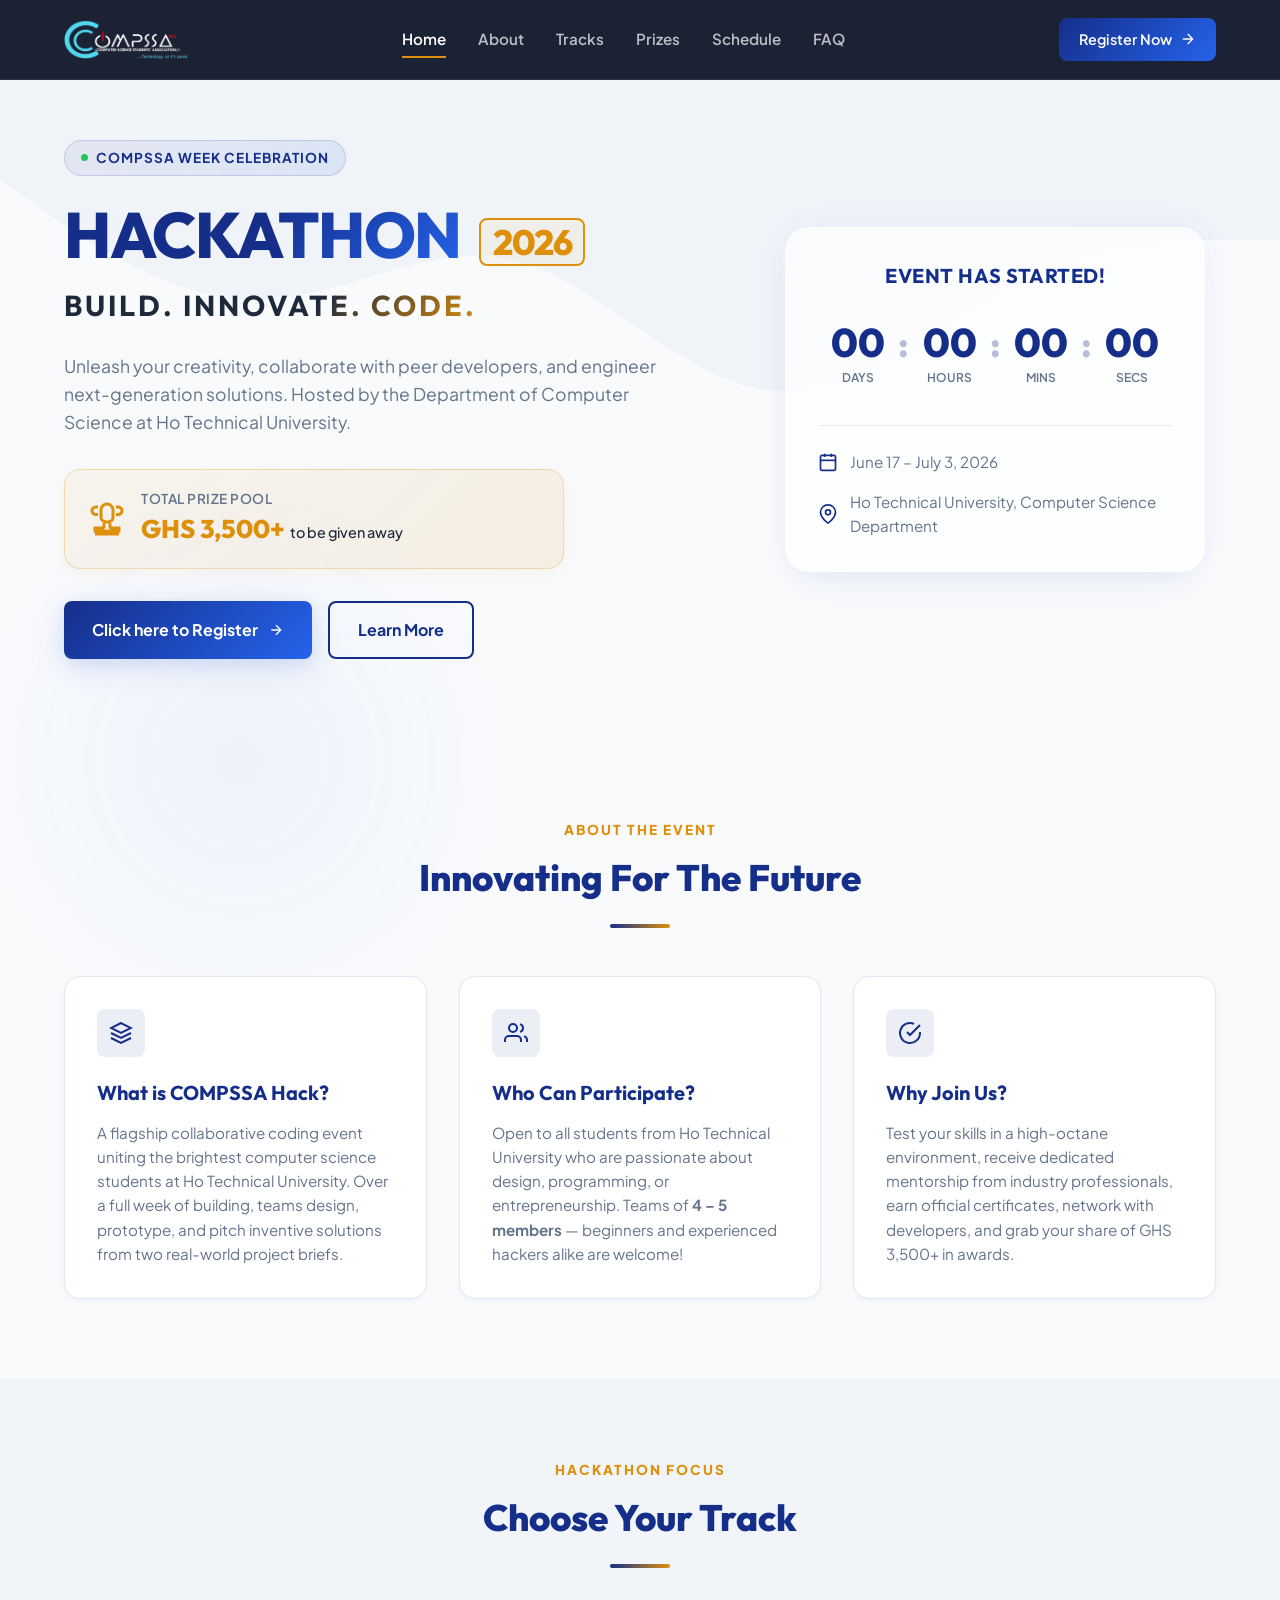
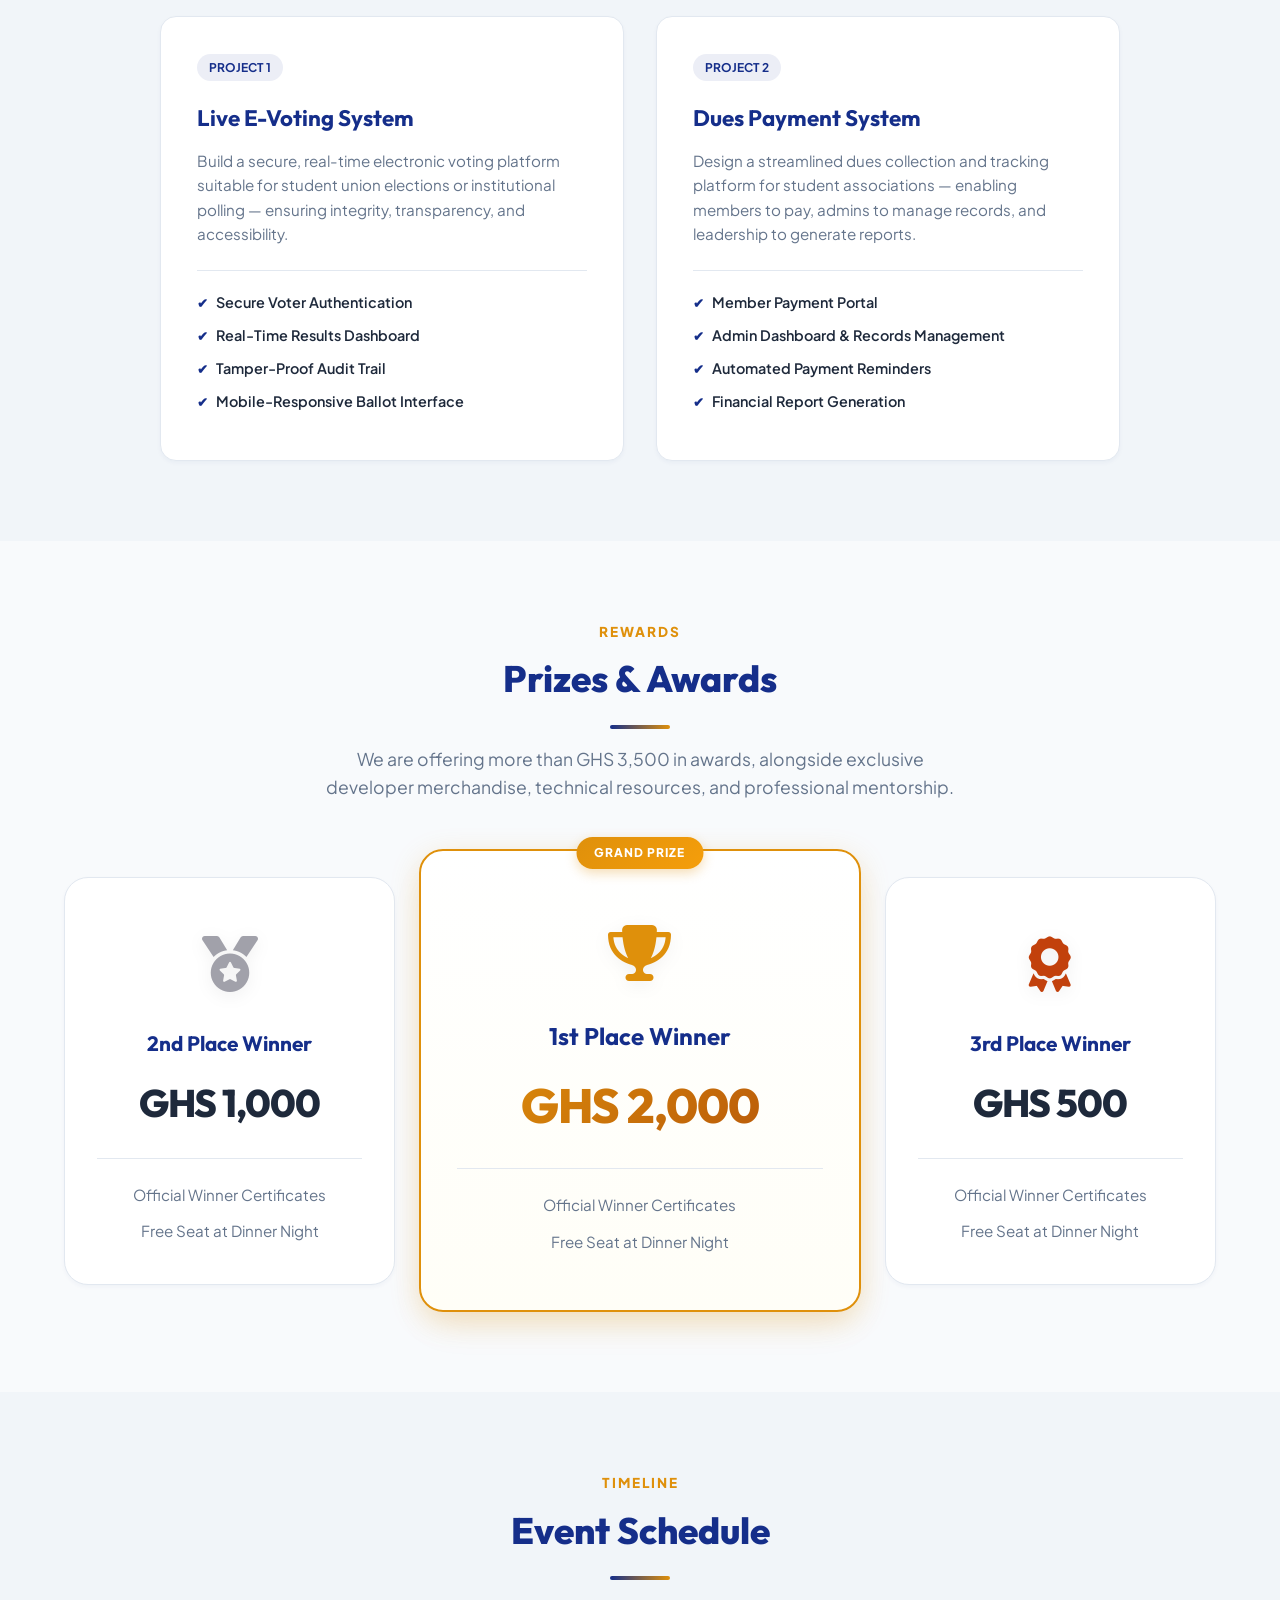
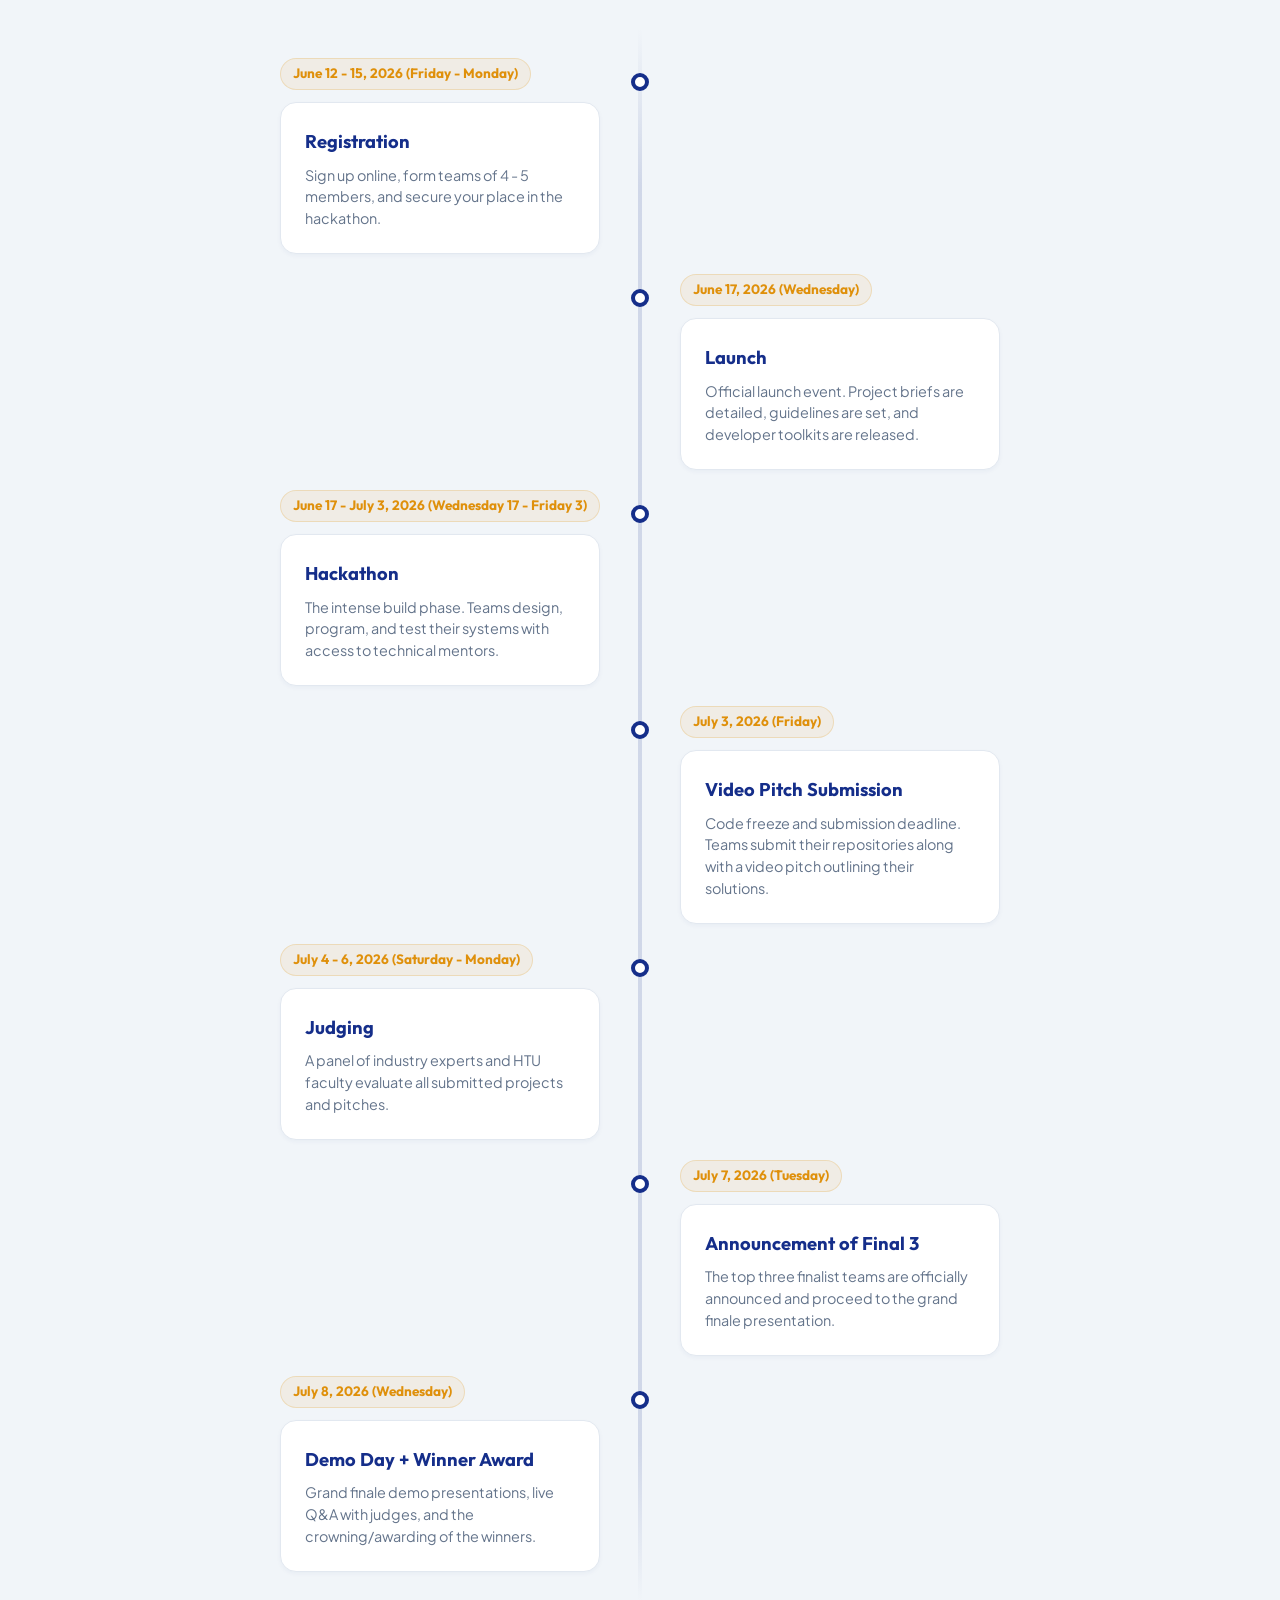
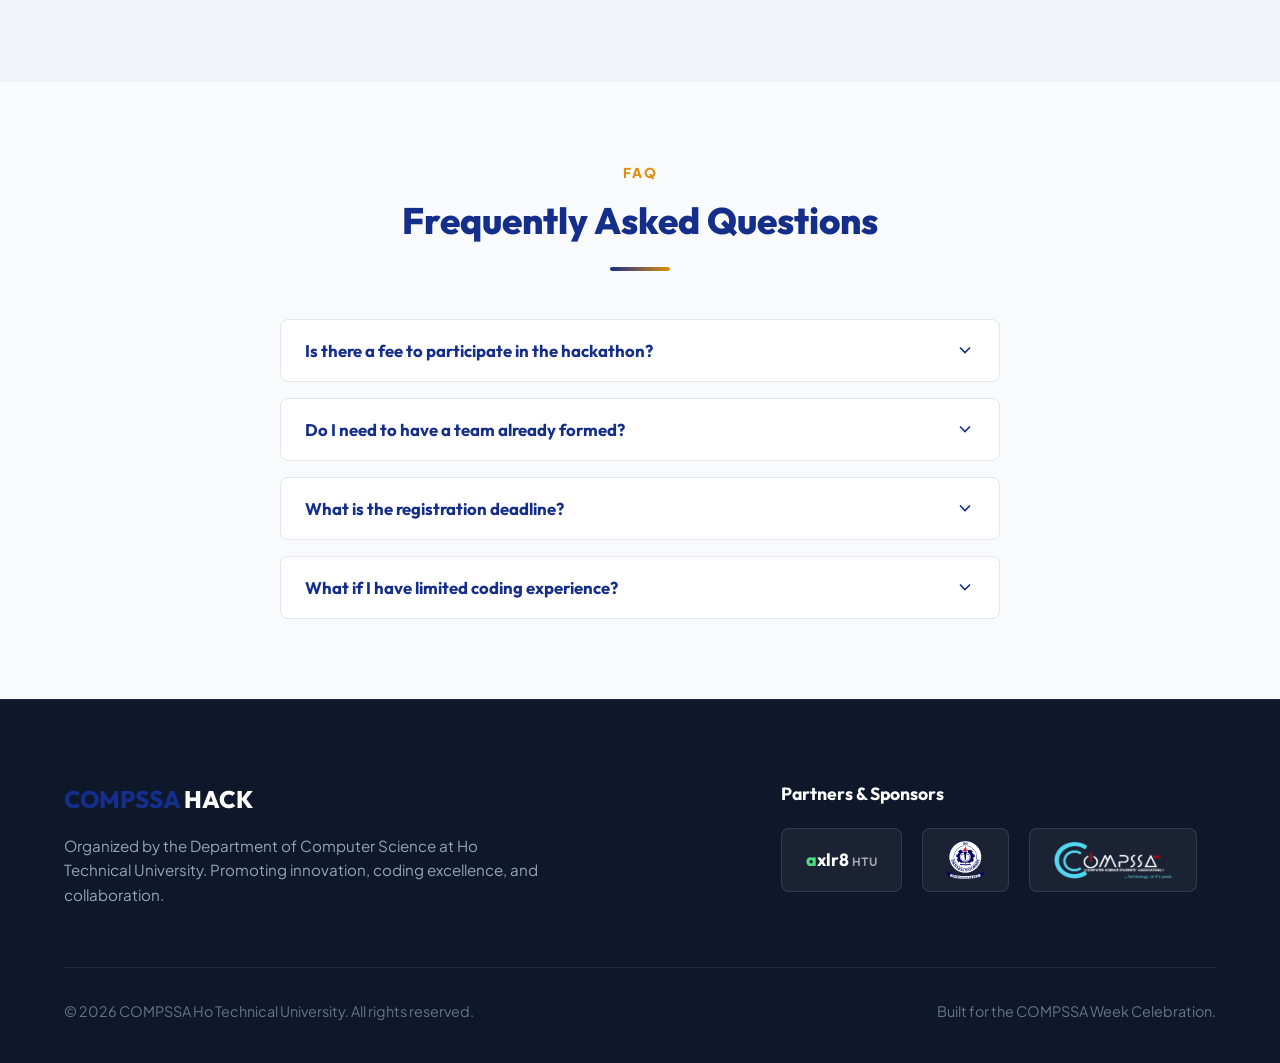
==== index.html @ 2efff8b4 "modify: update timeline of hackathon" ====
<!DOCTYPE html>
<html lang="en">

<head>
  <meta charset="UTF-8">
  <meta name="viewport" content="width=device-width, initial-scale=1.0">
  <title>COMPSSA Hackathon 2026 | Ho Technical University</title>
  <meta name="description"
    content="Join the COMPSSA Week Celebration Hackathon 2026 at Ho Technical University. Build, Innovate, and Code to win GHS 3,500 in prizes.">

  <!-- Google Fonts -->
  <link rel="preconnect" href="https://fonts.googleapis.com">
  <link rel="preconnect" href="https://fonts.gstatic.com" crossorigin>
  <link
    href="https://fonts.googleapis.com/css2?family=Outfit:wght@400;600;700;800&family=Plus+Jakarta+Sans:wght@400;500;600;700&display=swap"
    rel="stylesheet">

  <!-- Font Awesome -->
  <link rel="stylesheet" href="https://cdnjs.cloudflare.com/ajax/libs/font-awesome/6.5.2/css/all.min.css">

  <link rel="stylesheet" href="style.css">
</head>

<body>

  <!-- Topographic Background Decoration -->
  <div class="topo-bg">
    <svg xmlns="http://www.w3.org/2000/svg" viewBox="0 0 1440 320" preserveAspectRatio="none">
      <path fill="rgba(21, 46, 138, 0.03)" fill-opacity="1"
        d="M0,96L48,112C96,128,192,160,288,160C384,160,480,128,576,138.7C672,149,768,203,864,208C960,213,1056,171,1152,149.3C1248,128,1344,128,1392,128L1440,128L1440,0L1392,0C1344,0,1248,0,1152,0C1056,0,960,0,864,0C768,0,672,0,576,0C480,0,384,0,288,0C192,0,96,0,48,0L0,0Z">
      </path>
    </svg>
  </div>

  <!-- Ambient Glowing Background Orbs -->
  <div class="glow-orb glow-orb-1"></div>
  <div class="glow-orb glow-orb-2"></div>

  <!-- Header / Navigation -->
  <header class="navbar" id="navbar">
    <div class="nav-container">
      <a href="#" class="nav-logo" id="nav-logo">
        <img src="compssa-logo.png" alt="COMPSSA HACK" class="nav-logo-img">
      </a>

      <nav class="nav-menu" id="nav-menu">
        <a href="#hero" class="nav-link active">Home</a>
        <a href="#about" class="nav-link">About</a>
        <a href="#tracks" class="nav-link">Tracks</a>
        <a href="#prizes" class="nav-link">Prizes</a>
        <a href="#schedule" class="nav-link">Schedule</a>
        <a href="#faq" class="nav-link">FAQ</a>
        <a href="https://forms.gle/oHQw2jEXKiXGiqLcA" target="_self" rel="noopener noreferrer" class="nav-btn-mobile"
          id="nav-register-mobile">Register Now</a>
      </nav>

      <div class="nav-actions">
        <a href="https://forms.gle/oHQw2jEXKiXGiqLcA" target="_self" rel="noopener noreferrer" class="nav-btn" id="nav-register">
          <span>Register Now</span>
          <svg class="btn-icon" viewBox="0 0 24 24" fill="none" stroke="currentColor" stroke-width="2"
            stroke-linecap="round" stroke-linejoin="round">
            <path d="M5 12h14M12 5l7 7-7 7" />
          </svg>
        </a>
        <button class="mobile-toggle" id="mobile-toggle" aria-label="Toggle Navigation Menu">
          <span class="bar"></span>
          <span class="bar"></span>
          <span class="bar"></span>
        </button>
      </div>
    </div>
  </header>

  <main>
    <!-- Hero Section -->
    <section class="hero-section" id="hero">
      <div class="hero-container">
        <div class="hero-content">
          <div class="badge" id="hero-badge">
            <span class="badge-dot"></span>
            COMPSSA Week Celebration
          </div>

          <h1 class="hero-title" id="hero-title">
            HACKA<span class="text-gradient">THON</span> <span class="year-badge">2026</span>
          </h1>

          <p class="hero-tagline" id="hero-tagline">BUILD. INNOVATE. CODE.</p>

          <p class="hero-desc">
            Unleash your creativity, collaborate with peer developers, and engineer next-generation solutions. Hosted by
            the Department of Computer Science at Ho Technical University.
          </p>

          <div class="prize-highlight" id="prize-highlight">
            <svg class="prize-icon" viewBox="0 0 24 24" fill="none" stroke="currentColor" stroke-width="2">
              <path
                d="M6 9H4.5a2.5 2.5 0 0 1 0-5H6M18 9h1.5a2.5 2.5 0 0 0 0-5H18M4 22h16M10 14.66V17c0 .55-.45 1-1 1H4v2h16v-2h-5c-.55 0-1-.45-1-1v-2.34M12 2a4 4 0 0 0-4 4v5c0 1.5 1.5 3 4 3s4-1.5 4-3V6a4 4 0 0 0-4-4z" />
            </svg>
            <div class="prize-text">
              <span class="prize-label">Total Prize Pool</span>
              <span class="prize-value">GHS 3,500+ <span class="prize-sub">to be given away</span></span>
            </div>
          </div>

          <div class="hero-ctas">
            <a href="https://forms.gle/oHQw2jEXKiXGiqLcA" target="_self" rel="noopener noreferrer" class="btn btn-primary"
              id="hero-register-btn">
              <span>Click here to Register</span>
              <svg class="btn-icon" viewBox="0 0 24 24" fill="none" stroke="currentColor" stroke-width="2">
                <path d="M5 12h14M12 5l7 7-7 7" />
              </svg>
            </a>
            <a href="#about" class="btn btn-secondary" id="hero-details-btn">Learn More</a>
          </div>
        </div>

        <div class="hero-widget">
          <!-- Countdown Card -->
          <div class="countdown-card" id="countdown-card">
            <h3>Hackathon Starts In</h3>
            <div class="timer" id="timer">
              <div class="timer-segment">
                <span class="timer-number" id="days">00</span>
                <span class="timer-label">Days</span>
              </div>
              <div class="timer-divider">:</div>
              <div class="timer-segment">
                <span class="timer-number" id="hours">00</span>
                <span class="timer-label">Hours</span>
              </div>
              <div class="timer-divider">:</div>
              <div class="timer-segment">
                <span class="timer-number" id="minutes">00</span>
                <span class="timer-label">Mins</span>
              </div>
              <div class="timer-divider">:</div>
              <div class="timer-segment">
                <span class="timer-number" id="seconds">00</span>
                <span class="timer-label">Secs</span>
              </div>
            </div>
            <div class="event-details">
              <div class="detail-item">
                <svg class="detail-icon" viewBox="0 0 24 24" fill="none" stroke="currentColor" stroke-width="2">
                  <rect x="3" y="4" width="18" height="18" rx="2" ry="2" />
                  <line x1="16" y1="2" x2="16" y2="6" />
                  <line x1="8" y1="2" x2="8" y2="6" />
                  <line x1="3" y1="10" x2="21" y2="10" />
                </svg>
                <span>June 17 – July 3, 2026</span>
              </div>
              <div class="detail-item">
                <svg class="detail-icon" viewBox="0 0 24 24" fill="none" stroke="currentColor" stroke-width="2">
                  <path d="M21 10c0 7-9 13-9 13s-9-6-9-13a9 9 0 0 1 18 0z" />
                  <circle cx="12" cy="10" r="3" />
                </svg>
                <span>Ho Technical University, Computer Science Department</span>
              </div>
            </div>
          </div>
        </div>
      </div>
    </section>

    <!-- About Section -->
    <section class="about-section" id="about">
      <div class="container">
        <div class="section-header">
          <span class="section-subtitle">About The Event</span>
          <h2 class="section-title">Innovating For The Future</h2>
          <div class="title-underline"></div>
        </div>

        <div class="about-grid">
          <div class="about-card">
            <div class="about-icon-wrapper">
              <svg class="about-icon" viewBox="0 0 24 24" fill="none" stroke="currentColor" stroke-width="2">
                <polygon points="12 2 2 7 12 12 22 7 12 2" />
                <polyline points="2 17 12 22 22 17" />
                <polyline points="2 12 12 17 22 12" />
              </svg>
            </div>
            <h3>What is COMPSSA Hack?</h3>
            <p>A flagship collaborative coding event uniting the brightest computer science students at Ho Technical
              University. Over a full week of building, teams design, prototype, and pitch inventive solutions from two
              real-world project briefs.</p>
          </div>

          <div class="about-card">
            <div class="about-icon-wrapper">
              <svg class="about-icon" viewBox="0 0 24 24" fill="none" stroke="currentColor" stroke-width="2">
                <path d="M17 21v-2a4 4 0 0 0-4-4H5a4 4 0 0 0-4 4v2" />
                <circle cx="9" cy="7" r="4" />
                <path d="M23 21v-2a4 4 0 0 0-3-3.87" />
                <path d="M16 3.13a4 4 0 0 1 0 7.75" />
              </svg>
            </div>
            <h3>Who Can Participate?</h3>
            <p>Open to all students from Ho Technical University who are passionate about design, programming, or
              entrepreneurship. Teams of <strong>4 – 5 members</strong> — beginners and experienced hackers alike are
              welcome!</p>
          </div>

          <div class="about-card">
            <div class="about-icon-wrapper">
              <svg class="about-icon" viewBox="0 0 24 24" fill="none" stroke="currentColor" stroke-width="2">
                <path d="M22 11.08V12a10 10 0 1 1-5.93-9.14" />
                <polyline points="22 4 12 14.01 9 11.01" />
              </svg>
            </div>
            <h3>Why Join Us?</h3>
            <p>Test your skills in a high-octane environment, receive dedicated mentorship from industry professionals,
              earn official certificates, network with developers, and grab your share of GHS 3,500+ in awards.</p>
          </div>
        </div>
      </div>
    </section>

    <!-- Tracks Section -->
    <section class="tracks-section" id="tracks">
      <div class="container">
        <div class="section-header">
          <span class="section-subtitle">Hackathon Focus</span>
          <h2 class="section-title">Choose Your Track</h2>
          <div class="title-underline"></div>
        </div>
        <div class="tracks-grid">
          <div class="track-card">
            <div class="track-tag">Project 1</div>
            <h3>Live E-Voting System</h3>
            <p>Build a secure, real-time electronic voting platform suitable for student union elections or
              institutional polling — ensuring integrity, transparency, and accessibility.</p>
            <ul class="track-details">
              <li>Secure Voter Authentication</li>
              <li>Real-Time Results Dashboard</li>
              <li>Tamper-Proof Audit Trail</li>
              <li>Mobile-Responsive Ballot Interface</li>
            </ul>
          </div>

          <div class="track-card">
            <div class="track-tag">Project 2</div>
            <h3>Dues Payment System</h3>
            <p>Design a streamlined dues collection and tracking platform for student associations — enabling members to
              pay, admins to manage records, and leadership to generate reports.</p>
            <ul class="track-details">
              <li>Member Payment Portal</li>
              <li>Admin Dashboard &amp; Records Management</li>
              <li>Automated Payment Reminders</li>
              <li>Financial Report Generation</li>
            </ul>
          </div>
        </div>
      </div>
    </section>

    <!-- Prizes Section -->
    <section class="prizes-section" id="prizes">
      <div class="container">
        <div class="section-header">
          <span class="section-subtitle">Rewards</span>
          <h2 class="section-title">Prizes & Awards</h2>
          <div class="title-underline"></div>
          <p class="section-intro-text">We are offering more than GHS 3,500 in awards, alongside exclusive developer
            merchandise, technical resources, and professional mentorship.</p>
        </div>

        <div class="prizes-container">
          <!-- Second Place -->
          <div class="prize-card silver">
            <div class="medal-icon"><i class="fa-solid fa-medal silver-icon"></i></div>
            <h3>2nd Place Winner</h3>
            <p class="prize-amt">GHS 1,000</p>
            <ul class="prize-perks">
              <li>Official Winner Certificates</li>
              <li>Free Seat at Dinner Night</li>
            </ul>
          </div>

          <!-- First Place -->
          <div class="prize-card gold">
            <div class="medal-icon"><i class="fa-solid fa-trophy gold-icon"></i></div>
            <div class="gold-badge">Grand Prize</div>
            <h3>1st Place Winner</h3>
            <p class="prize-amt">GHS 2,000</p>
            <ul class="prize-perks">
              <li>Official Winner Certificates</li>
              <li>Free Seat at Dinner Night</li>
            </ul>
          </div>

          <!-- Third Place -->
          <div class="prize-card bronze">
            <div class="medal-icon"><i class="fa-solid fa-award bronze-icon"></i></div>
            <h3>3rd Place Winner</h3>
            <p class="prize-amt">GHS 500</p>
            <ul class="prize-perks">
              <li>Official Winner Certificates</li>
              <li>Free Seat at Dinner Night</li>
            </ul>
          </div>
        </div>
      </div>
    </section>

    <!-- Schedule Section -->
    <section class="schedule-section" id="schedule">
      <div class="container">
        <div class="section-header">
          <span class="section-subtitle">Timeline</span>
          <h2 class="section-title">Event Schedule</h2>
          <div class="title-underline"></div>
        </div>
        <div class="timeline">
          <div class="timeline-item left">
            <div class="timeline-dot"></div>
            <div class="timeline-date">June 12 - 15, 2026 (Friday - Monday)</div>
            <div class="timeline-content">
              <h3>Registration</h3>
              <p>Sign up online, form teams of 4 - 5 members, and secure your place in the hackathon.</p>
            </div>
          </div>

          <div class="timeline-item right">
            <div class="timeline-dot"></div>
            <div class="timeline-date">June 17, 2026 (Wednesday)</div>
            <div class="timeline-content">
              <h3>Launch</h3>
              <p>Official launch event. Project briefs are detailed, guidelines are set, and developer toolkits are released.</p>
            </div>
          </div>

          <div class="timeline-item left">
            <div class="timeline-dot"></div>
            <div class="timeline-date">June 17 - July 3, 2026 (Wednesday 17 - Friday 3)</div>
            <div class="timeline-content">
              <h3>Hackathon</h3>
              <p>The intense build phase. Teams design, program, and test their systems with access to technical mentors.</p>
            </div>
          </div>

          <div class="timeline-item right">
            <div class="timeline-dot"></div>
            <div class="timeline-date">July 3, 2026 (Friday)</div>
            <div class="timeline-content">
              <h3>Video Pitch Submission</h3>
              <p>Code freeze and submission deadline. Teams submit their repositories along with a video pitch outlining their solutions.</p>
            </div>
          </div>

          <div class="timeline-item left">
            <div class="timeline-dot"></div>
            <div class="timeline-date">July 4 - 6, 2026 (Saturday - Monday)</div>
            <div class="timeline-content">
              <h3>Judging</h3>
              <p>A panel of industry experts and HTU faculty evaluate all submitted projects and pitches.</p>
            </div>
          </div>

          <div class="timeline-item right">
            <div class="timeline-dot"></div>
            <div class="timeline-date">July 7, 2026 (Tuesday)</div>
            <div class="timeline-content">
              <h3>Announcement of Final 3</h3>
              <p>The top three finalist teams are officially announced and proceed to the grand finale presentation.</p>
            </div>
          </div>

          <div class="timeline-item left">
            <div class="timeline-dot"></div>
            <div class="timeline-date">July 8, 2026 (Wednesday)</div>
            <div class="timeline-content">
              <h3>Demo Day + Winner Award</h3>
              <p>Grand finale demo presentations, live Q&A with judges, and the crowning/awarding of the winners.</p>
            </div>
          </div>
        </div>
      </div>
    </section>

    <!-- FAQ Section -->
    <section class="faq-section" id="faq">
      <div class="container">
        <div class="section-header">
          <span class="section-subtitle">FAQ</span>
          <h2 class="section-title">Frequently Asked Questions</h2>
          <div class="title-underline"></div>
        </div>

        <div class="faq-accordion-group">
          <div class="faq-item">
            <button class="faq-question" aria-expanded="false" id="faq-q1">
              <span>Is there a fee to participate in the hackathon?</span>
              <svg class="faq-chevron" viewBox="0 0 24 24" fill="none" stroke="currentColor" stroke-width="2">
                <polyline points="6 9 12 15 18 9" />
              </svg>
            </button>
            <div class="faq-answer">
              <p>No, participation is completely free! We welcome all HTU students to join, create, and submit solutions
                without any entry cost.</p>
            </div>
          </div>

          <div class="faq-item">
            <button class="faq-question" aria-expanded="false" id="faq-q2">
              <span>Do I need to have a team already formed?</span>
              <svg class="faq-chevron" viewBox="0 0 24 24" fill="none" stroke="currentColor" stroke-width="2">
                <polyline points="6 9 12 15 18 9" />
              </svg>
            </button>
            <div class="faq-answer">
              <p>Yes, you need to have a team of 4-5 members already formed and the group leader should be the one to register and fill in the form with the team details.</p>
            </div>
          </div>

          <div class="faq-item">
            <button class="faq-question" aria-expanded="false" id="faq-q3">
              <span>What is the registration deadline?</span>
              <svg class="faq-chevron" viewBox="0 0 24 24" fill="none" stroke="currentColor" stroke-width="2">
                <polyline points="6 9 12 15 18 9" />
              </svg>
            </button>
            <div class="faq-answer">
              <p>Registration closes on June 15, 2026, at 11:59 PM. Make sure to submit your form early to reserve
                custom participant merchandise.</p>
            </div>
          </div>

          <div class="faq-item">
            <button class="faq-question" aria-expanded="false" id="faq-q4">
              <span>What if I have limited coding experience?</span>
              <svg class="faq-chevron" viewBox="0 0 24 24" fill="none" stroke="currentColor" stroke-width="2">
                <polyline points="6 9 12 15 18 9" />
              </svg>
            </button>
            <div class="faq-answer">
              <p>We highly encourage beginners! You can contribute through UI/UX design, brainstorming, technical
                writing, or pitching. Plus, our tech mentors are always available to help guide your code.</p>
            </div>
          </div>
        </div>
      </div>
    </section>
  </main>

  <!-- Partners & Footer -->
  <footer class="footer">
    <div class="container">
      <div class="footer-top">
        <div class="footer-brand">
          <a href="#" class="footer-logo"><span class="logo-accent">COMPSSA</span> HACK</a>
          <p>Organized by the Department of Computer Science at Ho Technical University. Promoting innovation, coding
            excellence, and collaboration.</p>
        </div>
        <div class="footer-partners">
          <h4>Partners & Sponsors</h4>
          <div class="partners-list">
            <div class="partner-item">
              <span class="partner-logo-txt"><span class="partner-a">a</span>xlr8 <span
                  class="partner-sub">HTU</span></span>
            </div>
            <div class="partner-item">
              <img src="HTU-LOGO.png" alt="Ho Technical University" class="partner-logo">
            </div>
            <div class="partner-item">
              <img src="compssa-logo.png" alt="COMPSSA" class="partner-logo">
            </div>
          </div>
        </div>
      </div>

      <div class="footer-bottom">
        <p>&copy; 2026 COMPSSA Ho Technical University. All rights reserved.</p>
        <p>Built for the COMPSSA Week Celebration.</p>
      </div>
    </div>
  </footer>

  <script src="app.js"></script>
</body>

</html>
---- style.css ----
/* -------------------------------------------------------------
 * COMPSSA Hackathon 2026 Style Sheet
 * Light Theme Design System
 * ------------------------------------------------------------- */

/* Custom Reset & Base Variables */
:root {
  --font-heading: 'Outfit', -apple-system, BlinkMacSystemFont, "Segoe UI", Roboto, sans-serif;
  --font-body: 'Plus Jakarta Sans', -apple-system, BlinkMacSystemFont, "Segoe UI", Roboto, sans-serif;

  /* Theme Palette from Flyer */
  --color-bg: #f8fafc;
  --color-surface: #ffffff;
  --color-primary: #152e8a; /* Deep Cobalt Blue */
  --color-primary-light: #2563eb;
  --color-accent-gold: #df900b; /* Gold/Yellow Prize Accent */
  --color-accent-gold-light: #fef08a;
  --color-text-main: #1e293b;
  --color-text-muted: #64748b;
  --color-border: #e2e8f0;

  /* Shadows */
  --shadow-sm: 0 2px 4px rgba(21, 46, 138, 0.04);
  --shadow-md: 0 4px 16px rgba(21, 46, 138, 0.06);
  --shadow-lg: 0 10px 30px -10px rgba(21, 46, 138, 0.1);
  --shadow-glow: 0 0 20px rgba(37, 99, 235, 0.2);
  --shadow-gold-glow: 0 8px 30px rgba(223, 144, 11, 0.2);
  --shadow-primary-glow: 0 8px 30px rgba(37, 99, 235, 0.15);

  /* Layout Constants */
  --nav-height: 80px;
  --radius-sm: 8px;
  --radius-md: 16px;
  --radius-lg: 24px;
}

/* Custom Keyframe Animations */
@keyframes float {
  0% { transform: translateY(0); }
  50% { transform: translateY(-8px); }
  100% { transform: translateY(0); }
}

@keyframes drift {
  0% { transform: translate(0, 0) scale(1); }
  50% { transform: translate(60px, -40px) scale(1.1); }
  100% { transform: translate(0, 0) scale(1); }
}

@keyframes driftReverse {
  0% { transform: translate(0, 0) scale(1.1); }
  50% { transform: translate(-50px, 50px) scale(0.9); }
  100% { transform: translate(0, 0) scale(1.1); }
}

@keyframes pulseGlow {
  0% { opacity: 0.5; transform: scale(1); }
  50% { opacity: 0.7; transform: scale(1.05); }
  100% { opacity: 0.5; transform: scale(1); }
}


* {
  box-sizing: border-box;
  margin: 0;
  padding: 0;
}

html {
  scroll-behavior: smooth;
  font-size: 16px;
  overflow-x: hidden;
  width: 100%;
}

body {
  font-family: var(--font-body);
  background-color: var(--color-bg);
  color: var(--color-text-main);
  line-height: 1.6;
  overflow-x: hidden;
  position: relative;
  width: 100%;
  max-width: 100%;
}

img,
svg {
  max-width: 100%;
  height: auto;
}

main {
  overflow-x: hidden;
  width: 100%;
}

/* Background Topography */
.topo-bg {
  position: absolute;
  top: 0;
  left: 0;
  width: 100%;
  height: 600px;
  z-index: -1;
  overflow: hidden;
  pointer-events: none;
}

.topo-bg svg {
  width: 100%;
  height: 100%;
}

/* Ambient Glowing Background Orbs */
.glow-orb {
  position: absolute;
  width: 350px;
  height: 350px;
  border-radius: 50%;
  filter: blur(100px);
  opacity: 0.12;
  pointer-events: none;
  z-index: -2;
}

.glow-orb-1 {
  background: radial-gradient(circle, var(--color-primary-light), transparent 70%);
  top: 10%;
  left: 5%;
  animation: drift 15s infinite ease-in-out;
}

.glow-orb-2 {
  background: radial-gradient(circle, var(--color-accent-gold), transparent 70%);
  top: 25%;
  right: 10%;
  animation: driftReverse 18s infinite ease-in-out;
}

/* Container Utility */
.container {
  width: 100%;
  max-width: 1200px;
  margin: 0 auto;
  padding: 0 24px;
}

/* -------------------------------------------------------------
 * Navigation Bar (Header)
 * ------------------------------------------------------------- */
.navbar {
  position: fixed;
  top: 0;
  left: 0;
  width: 100%;
  height: var(--nav-height);
  background: rgba(15, 23, 42, 0.95); /* Premium dark slate glassmorphism */
  backdrop-filter: blur(12px);
  -webkit-backdrop-filter: blur(12px);
  border-bottom: 1px solid rgba(255, 255, 255, 0.08);
  z-index: 1000;
  transition: all 0.3s ease;
}

.nav-container {
  max-width: 1200px;
  height: 100%;
  margin: 0 auto;
  padding: 0 24px;
  display: flex;
  align-items: center;
  justify-content: space-between;
}

.nav-logo {
  font-family: var(--font-heading);
  font-weight: 800;
  font-size: 1.5rem;
  color: var(--color-primary);
  text-decoration: none;
  letter-spacing: -0.5px;
  display: flex;
  align-items: center;
}

.nav-logo-img {
  height: 40px;
  width: auto;
  display: block;
  object-fit: contain;
}

.logo-accent {
  color: var(--color-primary);
  font-weight: 800;
  position: relative;
}

.nav-menu {
  display: flex;
  align-items: center;
  gap: 32px;
}

.nav-link {
  font-size: 0.95rem;
  font-weight: 600;
  color: rgba(255, 255, 255, 0.7); /* Light gray links for dark header */
  text-decoration: none;
  transition: color 0.2s ease;
  position: relative;
  padding: 6px 0;
}

.nav-link:hover, 
.nav-link.active {
  color: #ffffff; /* White active link state */
}

.nav-link::after {
  content: '';
  position: absolute;
  bottom: 0;
  left: 0;
  width: 0;
  height: 2px;
  background-color: var(--color-accent-gold); /* Gold active underline accent */
  transition: width 0.3s ease;
}

.nav-link:hover::after,
.nav-link.active::after {
  width: 100%;
}

.nav-actions {
  display: flex;
  align-items: center;
  gap: 16px;
}

.nav-btn {
  display: inline-flex;
  align-items: center;
  gap: 8px;
  background: linear-gradient(135deg, var(--color-primary), var(--color-primary-light));
  color: #ffffff;
  padding: 10px 20px;
  border-radius: var(--radius-sm);
  font-weight: 600;
  font-size: 0.9rem;
  text-decoration: none;
  transition: all 0.3s cubic-bezier(0.16, 1, 0.3, 1);
  box-shadow: var(--shadow-sm);
}

.nav-btn:hover {
  transform: translateY(-2px);
  box-shadow: var(--shadow-md), var(--shadow-primary-glow);
}

.btn-icon {
  width: 16px;
  height: 16px;
}

.nav-btn-mobile {
  display: none;
}

.mobile-toggle {
  display: none;
  background: none;
  border: none;
  cursor: pointer;
  padding: 4px;
}

.mobile-toggle .bar {
  display: block;
  width: 24px;
  height: 2px;
  margin: 5px 0;
  background-color: #ffffff;
  transition: all 0.3s ease;
}

/* -------------------------------------------------------------
 * Hero Section
 * ------------------------------------------------------------- */
.hero-section {
  padding-top: calc(var(--nav-height) + 60px);
  padding-bottom: 80px;
  position: relative;
}

.hero-container {
  max-width: 1200px;
  margin: 0 auto;
  padding: 0 24px;
  display: grid;
  grid-template-columns: 1.2fr 0.8fr;
  gap: 48px;
  align-items: center;
  width: 100%;
  min-width: 0;
}

.hero-content {
  display: flex;
  flex-direction: column;
  align-items: flex-start;
  min-width: 0;
  width: 100%;
}

.badge {
  display: inline-flex;
  align-items: center;
  gap: 8px;
  background: linear-gradient(135deg, rgba(21, 46, 138, 0.06), rgba(37, 99, 235, 0.1));
  border: 1px solid rgba(21, 46, 138, 0.15);
  color: var(--color-primary);
  font-weight: 700;
  font-size: 0.85rem;
  padding: 6px 16px;
  border-radius: 50px;
  text-transform: uppercase;
  letter-spacing: 1px;
  margin-bottom: 24px;
}

.badge-dot {
  width: 7px;
  height: 7px;
  background-color: #22c55e;
  border-radius: 50%;
  display: inline-block;
  box-shadow: 0 0 0 0 rgba(34, 197, 94, 0.4);
  animation: badgePulse 2s infinite;
}

@keyframes badgePulse {
  0% { box-shadow: 0 0 0 0 rgba(34, 197, 94, 0.4); }
  70% { box-shadow: 0 0 0 8px rgba(34, 197, 94, 0); }
  100% { box-shadow: 0 0 0 0 rgba(34, 197, 94, 0); }
}

.hero-title {
  font-family: var(--font-heading);
  font-size: clamp(2.5rem, 5vw, 4.2rem);
  font-weight: 800;
  line-height: 1.1;
  color: var(--color-primary);
  margin-bottom: 12px;
  letter-spacing: -1.5px;
}

.text-gradient {
  background: linear-gradient(135deg, var(--color-primary), var(--color-primary-light));
  -webkit-background-clip: text;
  -webkit-text-fill-color: transparent;
}

.year-badge {
  font-size: 0.55em;
  font-weight: 800;
  padding: 3px 12px;
  border: 2px solid var(--color-accent-gold);
  border-radius: var(--radius-sm);
  display: inline-block;
  vertical-align: middle;
  margin-left: 8px;
  color: var(--color-accent-gold);
  background: rgba(223, 144, 11, 0.06);
}

.hero-tagline {
  font-family: var(--font-heading);
  font-size: 1.8rem;
  font-weight: 700;
  letter-spacing: 3px;
  color: var(--color-text-main);
  margin-bottom: 24px;
  background: linear-gradient(135deg, var(--color-text-main) 60%, var(--color-accent-gold));
  -webkit-background-clip: text;
  -webkit-text-fill-color: transparent;
}

.hero-desc {
  font-size: 1.1rem;
  color: var(--color-text-muted);
  max-width: 600px;
  margin-bottom: 32px;
}

/* Prize Pool Highlight Banner */
.prize-highlight {
  display: flex;
  align-items: center;
  gap: 16px;
  background: linear-gradient(135deg, rgba(223, 144, 11, 0.06), rgba(223, 144, 11, 0.1));
  border: 1px solid rgba(223, 144, 11, 0.25);
  padding: 18px 24px;
  border-radius: var(--radius-md);
  margin-bottom: 32px;
  width: 100%;
  max-width: 500px;
  box-shadow: 0 4px 16px rgba(223, 144, 11, 0.06);
  transition: transform 0.3s ease, box-shadow 0.3s ease;
}

.prize-highlight:hover {
  transform: translateY(-2px);
  box-shadow: var(--shadow-gold-glow);
}

.prize-icon {
  width: 36px;
  height: 36px;
  color: var(--color-accent-gold);
  flex-shrink: 0;
}

.prize-text {
  display: flex;
  flex-direction: column;
  min-width: 0;
}

.prize-label {
  font-size: 0.85rem;
  text-transform: uppercase;
  letter-spacing: 0.5px;
  color: var(--color-text-muted);
  font-weight: 600;
}

.prize-value {
  font-family: var(--font-heading);
  font-size: 1.6rem;
  font-weight: 800;
  color: var(--color-accent-gold);
}

.prize-sub {
  font-size: 0.9rem;
  font-family: var(--font-body);
  font-weight: 500;
  color: var(--color-text-main);
}

.hero-ctas {
  display: flex;
  gap: 16px;
  flex-wrap: wrap;
}

.btn {
  display: inline-flex;
  align-items: center;
  gap: 10px;
  padding: 14px 28px;
  border-radius: var(--radius-sm);
  font-weight: 700;
  font-size: 1rem;
  text-decoration: none;
  transition: all 0.3s cubic-bezier(0.16, 1, 0.3, 1);
  cursor: pointer;
}

.btn-primary {
  background: linear-gradient(135deg, var(--color-primary), var(--color-primary-light));
  color: #ffffff;
  box-shadow: var(--shadow-md), var(--shadow-primary-glow);
}

.btn-primary:hover {
  transform: translateY(-3px);
  box-shadow: var(--shadow-lg), 0 12px 24px rgba(37, 99, 235, 0.25);
}

.btn-secondary {
  background-color: transparent;
  color: var(--color-primary);
  border: 2px solid var(--color-primary);
}

.btn-secondary:hover {
  background-color: rgba(21, 46, 138, 0.05);
  border-color: var(--color-primary-light);
  color: var(--color-primary-light);
  transform: translateY(-3px);
}

/* -------------------------------------------------------------
 * Widget / Countdown Card
 * ------------------------------------------------------------- */
.hero-widget {
  display: flex;
  justify-content: center;
  min-width: 0;
  width: 100%;
}

.countdown-card {
  background: rgba(255, 255, 255, 0.7);
  backdrop-filter: blur(16px);
  -webkit-backdrop-filter: blur(16px);
  border: 1px solid rgba(255, 255, 255, 0.5);
  padding: 32px;
  border-radius: var(--radius-lg);
  box-shadow: 0 20px 40px -15px rgba(21, 46, 138, 0.08), 0 0 30px rgba(37, 99, 235, 0.05);
  width: 100%;
  max-width: 420px;
  text-align: center;
  transition: transform 0.3s ease, box-shadow 0.3s ease;
}

.countdown-card:hover {
  transform: translateY(-4px);
  box-shadow: 0 25px 50px -12px rgba(21, 46, 138, 0.12), 0 0 35px rgba(37, 99, 235, 0.08);
}

.countdown-card h3 {
  font-family: var(--font-heading);
  font-size: 1.25rem;
  margin-bottom: 24px;
  color: var(--color-primary);
  text-transform: uppercase;
  letter-spacing: 0.5px;
}

.timer {
  display: flex;
  justify-content: space-between;
  align-items: center;
  margin-bottom: 32px;
}

.timer-segment {
  display: flex;
  flex-direction: column;
  align-items: center;
  flex: 1;
}

.timer-number {
  font-family: var(--font-heading);
  font-size: 2.5rem;
  font-weight: 800;
  color: var(--color-primary);
  line-height: 1;
}

.timer-label {
  font-size: 0.75rem;
  color: var(--color-text-muted);
  text-transform: uppercase;
  margin-top: 6px;
  font-weight: 600;
}

.timer-divider {
  font-family: var(--font-heading);
  font-size: 2.2rem;
  font-weight: 800;
  color: var(--color-primary);
  opacity: 0.3;
  margin-bottom: 20px;
}

.event-details {
  border-top: 1px solid rgba(21, 46, 138, 0.08);
  padding-top: 24px;
  display: flex;
  flex-direction: column;
  gap: 16px;
  text-align: left;
}

.detail-item {
  display: flex;
  align-items: center;
  gap: 12px;
  color: var(--color-text-muted);
  font-size: 0.95rem;
}

.detail-icon {
  width: 20px;
  height: 20px;
  color: var(--color-primary);
  flex-shrink: 0;
}

/* -------------------------------------------------------------
 * Sections Core
 * ------------------------------------------------------------- */
section {
  padding: 80px 0;
}

.section-header {
  text-align: center;
  margin-bottom: 48px;
  max-width: 650px;
  margin-left: auto;
  margin-right: auto;
}

.section-subtitle {
  font-size: 0.85rem;
  text-transform: uppercase;
  color: var(--color-accent-gold);
  font-weight: 800;
  letter-spacing: 2px;
  display: block;
  margin-bottom: 8px;
}

.section-title {
  font-family: var(--font-heading);
  font-size: 2.3rem;
  color: var(--color-primary);
  font-weight: 800;
  margin-bottom: 16px;
}

.title-underline {
  width: 60px;
  height: 4px;
  background: linear-gradient(90deg, var(--color-primary), var(--color-accent-gold));
  margin: 0 auto;
  border-radius: 2px;
}

.section-intro-text {
  margin-top: 16px;
  color: var(--color-text-muted);
  font-size: 1.1rem;
}

/* About Grid */
.about-grid {
  display: grid;
  grid-template-columns: repeat(3, 1fr);
  gap: 32px;
  min-width: 0;
}

.about-grid > *,
.tracks-grid > *,
.prizes-container > * {
  min-width: 0;
}

.about-card {
  background-color: var(--color-surface);
  border: 1px solid var(--color-border);
  padding: 32px;
  border-radius: var(--radius-md);
  box-shadow: var(--shadow-sm);
  transition: transform 0.4s cubic-bezier(0.16, 1, 0.3, 1), box-shadow 0.4s ease, border-color 0.4s ease;
}

.about-card:hover {
  transform: translateY(-6px);
  border-color: rgba(37, 99, 235, 0.2);
  box-shadow: 0 12px 30px -10px rgba(21, 46, 138, 0.08), var(--shadow-primary-glow);
}

.about-icon-wrapper {
  width: 48px;
  height: 48px;
  background-color: rgba(21, 46, 138, 0.08);
  border-radius: var(--radius-sm);
  display: flex;
  align-items: center;
  justify-content: center;
  margin-bottom: 20px;
  transition: background-color 0.3s ease, transform 0.3s ease;
}

.about-card:hover .about-icon-wrapper {
  background-color: var(--color-primary);
  transform: scale(1.05) rotate(5deg);
}

.about-icon {
  width: 24px;
  height: 24px;
  color: var(--color-primary);
  transition: color 0.3s ease;
}

.about-card:hover .about-icon {
  color: #ffffff;
}

.about-card h3 {
  font-family: var(--font-heading);
  font-size: 1.25rem;
  color: var(--color-primary);
  margin-bottom: 12px;
  font-weight: 700;
}

.about-card p {
  color: var(--color-text-muted);
  font-size: 0.95rem;
}

/* -------------------------------------------------------------
 * Tracks Section
 * ------------------------------------------------------------- */
.tracks-section {
  background-color: #f1f5f9;
}

.tracks-grid {
  display: grid;
  grid-template-columns: repeat(2, 1fr);
  gap: 32px;
  max-width: 960px;
  margin: 0 auto;
}

.track-card {
  background-color: var(--color-surface);
  border: 1px solid var(--color-border);
  padding: 36px;
  border-radius: var(--radius-md);
  box-shadow: var(--shadow-sm);
  position: relative;
  overflow: hidden;
  transition: transform 0.4s cubic-bezier(0.16, 1, 0.3, 1), box-shadow 0.4s ease, border-color 0.4s ease;
}

.track-card:hover {
  transform: translateY(-6px);
  border-color: rgba(223, 144, 11, 0.3);
  box-shadow: 0 12px 30px -10px rgba(21, 46, 138, 0.08), var(--shadow-gold-glow);
}

.track-tag {
  display: inline-block;
  font-size: 0.75rem;
  font-weight: 700;
  color: var(--color-primary);
  background-color: rgba(21, 46, 138, 0.08);
  padding: 4px 12px;
  border-radius: 50px;
  margin-bottom: 20px;
  text-transform: uppercase;
  transition: background-color 0.3s ease, color 0.3s ease;
}

.track-card:hover .track-tag {
  background-color: var(--color-accent-gold);
  color: #ffffff;
}

.track-card h3 {
  font-family: var(--font-heading);
  font-size: 1.4rem;
  color: var(--color-primary);
  margin-bottom: 12px;
  font-weight: 700;
}

.track-card p {
  color: var(--color-text-muted);
  font-size: 0.95rem;
  margin-bottom: 24px;
}

.track-details {
  list-style: none;
  border-top: 1px solid var(--color-border);
  padding-top: 20px;
  transition: border-color 0.3s ease;
}

.track-card:hover .track-details {
  border-color: rgba(223, 144, 11, 0.15);
}

.track-details li {
  font-size: 0.9rem;
  color: var(--color-text-main);
  font-weight: 600;
  margin-bottom: 10px;
  display: flex;
  align-items: center;
  gap: 8px;
}

.track-details li::before {
  content: '✔';
  color: var(--color-primary);
  font-size: 0.8rem;
  transition: color 0.3s ease, transform 0.3s ease;
}

.track-card:hover .track-details li::before {
  color: var(--color-accent-gold);
  transform: scale(1.1);
}

/* -------------------------------------------------------------
 * Prizes Section
 * ------------------------------------------------------------- */
.prizes-container {
  display: grid;
  grid-template-columns: 0.9fr 1.2fr 0.9fr;
  gap: 24px;
  align-items: center;
  margin-top: 48px;
}

.prize-card {
  background-color: var(--color-surface);
  border: 1px solid var(--color-border);
  border-radius: var(--radius-lg);
  padding: 40px 32px;
  text-align: center;
  box-shadow: var(--shadow-sm);
  transition: transform 0.4s cubic-bezier(0.16, 1, 0.3, 1), box-shadow 0.4s ease, border-color 0.4s ease;
  position: relative;
}

.prize-card.silver:hover {
  transform: translateY(-5px);
  border-color: #cbd5e1;
  box-shadow: 0 15px 35px -10px rgba(148, 163, 184, 0.15), 0 0 25px rgba(148, 163, 184, 0.08);
}

.prize-card.bronze:hover {
  transform: translateY(-5px);
  border-color: #f59e0b;
  box-shadow: 0 15px 35px -10px rgba(180, 83, 9, 0.15), 0 0 25px rgba(180, 83, 9, 0.08);
}

.prize-card.gold {
  border: 2px solid var(--color-accent-gold);
  background: linear-gradient(to bottom, #ffffff, #fffef7);
  padding: 56px 36px;
  box-shadow: 0 20px 40px -15px rgba(223, 144, 11, 0.15), var(--shadow-gold-glow);
  animation: float 6s infinite ease-in-out;
}

.prize-card.gold:hover {
  box-shadow: 0 30px 60px -12px rgba(223, 144, 11, 0.25), 0 0 40px rgba(223, 144, 11, 0.15);
}

.gold-badge {
  background: linear-gradient(135deg, var(--color-accent-gold), #f59e0b);
  color: #ffffff;
  font-size: 0.75rem;
  font-weight: 800;
  text-transform: uppercase;
  padding: 6px 18px;
  border-radius: 50px;
  display: inline-block;
  position: absolute;
  top: -14px;
  left: 50%;
  transform: translateX(-50%);
  letter-spacing: 1px;
  box-shadow: 0 4px 12px rgba(223, 144, 11, 0.3);
}

.medal-icon {
  font-size: 3.5rem;
  margin-bottom: 20px;
  display: inline-block;
  filter: drop-shadow(0 4px 8px rgba(0, 0, 0, 0.06));
  transition: transform 0.3s ease;
}

.prize-card:hover .medal-icon {
  transform: scale(1.1) rotate(5deg);
}

.silver-icon {
  color: #a1a1aa;
}

.gold-icon {
  color: var(--color-accent-gold);
}

.bronze-icon {
  color: #c2410c;
}

.prize-card h3 {
  font-family: var(--font-heading);
  font-size: 1.3rem;
  color: var(--color-primary);
  margin-bottom: 12px;
  font-weight: 700;
}

.prize-card.gold h3 {
  font-size: 1.5rem;
}

.prize-amt {
  font-family: var(--font-heading);
  font-size: 2.4rem;
  font-weight: 800;
  color: var(--color-text-main);
  margin-bottom: 24px;
  letter-spacing: -1px;
}

.prize-card.gold .prize-amt {
  font-size: 3rem;
  color: var(--color-accent-gold);
  background: linear-gradient(135deg, var(--color-accent-gold), #b45309);
  -webkit-background-clip: text;
  -webkit-text-fill-color: transparent;
}

.prize-perks {
  list-style: none;
  border-top: 1px solid var(--color-border);
  padding-top: 24px;
  display: flex;
  flex-direction: column;
  gap: 12px;
}

.prize-perks li {
  font-size: 0.95rem;
  color: var(--color-text-muted);
}

/* -------------------------------------------------------------
 * Schedule / Timeline
 * ------------------------------------------------------------- */
.schedule-section {
  background-color: #f1f5f9;
}

.timeline {
  position: relative;
  max-width: 800px;
  margin: 48px auto 0 auto;
  padding: 20px 0;
}

.timeline::after {
  content: '';
  position: absolute;
  width: 4px;
  background: linear-gradient(to bottom, transparent, var(--color-primary) 10%, var(--color-primary) 90%, transparent);
  top: 0;
  bottom: 0;
  left: 50%;
  margin-left: -2px;
  border-radius: 2px;
  opacity: 0.15;
}

.timeline-item {
  padding: 10px 40px;
  position: relative;
  background-color: inherit;
  width: 50%;
}

.timeline-item.left {
  left: 0;
}

.timeline-item.right {
  left: 50%;
}

.timeline-dot {
  position: absolute;
  width: 18px;
  height: 18px;
  right: -9px;
  background-color: var(--color-surface);
  border: 4px solid var(--color-primary);
  top: 25px;
  border-radius: 50%;
  z-index: 1;
  transition: all 0.3s ease;
}

.timeline-item.right .timeline-dot {
  left: -9px;
}

.timeline-item:hover .timeline-dot {
  background-color: var(--color-accent-gold);
  border-color: var(--color-accent-gold);
  transform: scale(1.2);
  box-shadow: 0 0 10px rgba(223, 144, 11, 0.5);
}

.timeline-date {
  font-family: var(--font-heading);
  font-size: 0.85rem;
  font-weight: 700;
  color: var(--color-accent-gold);
  background-color: rgba(223, 144, 11, 0.08);
  border: 1px solid rgba(223, 144, 11, 0.2);
  padding: 4px 12px;
  border-radius: 50px;
  display: inline-block;
  margin-bottom: 12px;
}

.timeline-content {
  padding: 24px;
  background-color: var(--color-surface);
  position: relative;
  border-radius: var(--radius-md);
  border: 1px solid var(--color-border);
  box-shadow: var(--shadow-sm);
  transition: transform 0.4s cubic-bezier(0.16, 1, 0.3, 1), box-shadow 0.4s ease, border-color 0.4s ease;
}

.timeline-item:hover .timeline-content {
  transform: translateY(-4px);
  border-color: rgba(21, 46, 138, 0.15);
  box-shadow: var(--shadow-md), 0 10px 25px -10px rgba(21, 46, 138, 0.08);
}

.timeline-content h3 {
  font-family: var(--font-heading);
  font-size: 1.15rem;
  color: var(--color-primary);
  margin-bottom: 8px;
  font-weight: 700;
}

.timeline-content p {
  color: var(--color-text-muted);
  font-size: 0.9rem;
  line-height: 1.5;
}

/* -------------------------------------------------------------
 * FAQ Section
 * ------------------------------------------------------------- */
.faq-accordion-group {
  max-width: 720px;
  margin: 48px auto 0 auto;
  display: flex;
  flex-direction: column;
  gap: 16px;
}

.faq-item {
  background-color: var(--color-surface);
  border: 1px solid var(--color-border);
  border-radius: var(--radius-sm);
  overflow: hidden;
  transition: all 0.3s ease;
}

.faq-item:hover {
  box-shadow: var(--shadow-sm);
  border-color: rgba(21, 46, 138, 0.15);
}

.faq-question {
  width: 100%;
  display: flex;
  justify-content: space-between;
  align-items: center;
  padding: 20px 24px;
  background: none;
  border: none;
  cursor: pointer;
  text-align: left;
  font-family: var(--font-heading);
  font-size: 1.05rem;
  font-weight: 700;
  color: var(--color-primary);
  transition: color 0.3s ease, background-color 0.3s ease;
}

.faq-question:hover {
  background-color: rgba(21, 46, 138, 0.01);
  color: var(--color-primary-light);
}

.faq-chevron {
  width: 20px;
  height: 20px;
  color: var(--color-primary);
  transition: transform 0.3s ease;
}

.faq-answer {
  max-height: 0;
  overflow: hidden;
  transition: max-height 0.4s cubic-bezier(0.16, 1, 0.3, 1);
  background-color: rgba(248, 250, 252, 0.6);
}

.faq-answer p {
  padding: 20px 24px;
  color: var(--color-text-muted);
  font-size: 0.95rem;
  line-height: 1.6;
}

/* Open State classes */
.faq-item.open {
  border-color: var(--color-primary);
  box-shadow: var(--shadow-md), var(--shadow-primary-glow);
}

.faq-item.open .faq-question {
  color: var(--color-primary-light);
  border-bottom: 1px solid rgba(21, 46, 138, 0.03);
}

.faq-item.open .faq-chevron {
  transform: rotate(180deg);
  color: var(--color-primary-light);
}

/* -------------------------------------------------------------
 * Footer & Partner Section
 * ------------------------------------------------------------- */
.footer {
  background-color: #0f172a;
  color: #f8fafc;
  padding: 80px 0 40px 0;
  border-top: 1px solid #1e293b;
}

.footer-top {
  display: grid;
  grid-template-columns: 1.2fr 0.8fr;
  gap: 64px;
  margin-bottom: 60px;
}

.footer-brand {
  display: flex;
  flex-direction: column;
  align-items: flex-start;
  gap: 16px;
}

.footer-logo {
  font-family: var(--font-heading);
  font-weight: 800;
  font-size: 1.5rem;
  color: #ffffff;
  text-decoration: none;
}

.footer-brand p {
  color: #94a3b8;
  max-width: 480px;
  font-size: 0.95rem;
}

.footer-partners h4 {
  font-family: var(--font-heading);
  font-size: 1.1rem;
  margin-bottom: 20px;
  color: #ffffff;
}

.partners-list {
  display: flex;
  flex-wrap: wrap;
  gap: 20px;
}

.partner-item {
  background-color: rgba(255, 255, 255, 0.05);
  border: 1px solid rgba(255, 255, 255, 0.1);
  padding: 12px 24px;
  border-radius: var(--radius-sm);
  display: flex;
  align-items: center;
  justify-content: center;
  transition: all 0.3s ease;
}

.partner-item:hover {
  background-color: rgba(255, 255, 255, 0.08);
  border-color: rgba(255, 255, 255, 0.2);
  transform: translateY(-2px);
}

.partner-logo {
  max-height: 38px;
  width: auto;
  display: block;
  object-fit: contain;
  transition: all 0.3s ease;
}

.partner-logo-txt {
  font-family: var(--font-heading);
  font-size: 1.1rem;
  font-weight: 700;
  color: #ffffff;
}

.partner-a {
  color: #4ade80;
  font-weight: 800;
}

.partner-sub {
  font-size: 0.75rem;
  font-weight: 600;
  opacity: 0.6;
}

.footer-bottom {
  border-top: 1px solid #1e293b;
  padding-top: 32px;
  display: flex;
  justify-content: space-between;
  align-items: center;
  color: #64748b;
  font-size: 0.9rem;
}

/* -------------------------------------------------------------
 * Responsiveness / Media Queries
 * ------------------------------------------------------------- */
@media (max-width: 1024px) {
  .hero-container {
    grid-template-columns: 1fr;
    gap: 48px;
  }
  
  .hero-content {
    align-items: center;
    text-align: center;
  }
  
  .hero-desc {
    margin-left: auto;
    margin-right: auto;
  }
  
  .prize-highlight {
    margin-left: auto;
    margin-right: auto;
  }
  
  .hero-ctas {
    justify-content: center;
  }

  .about-grid, 
  .tracks-grid {
    grid-template-columns: repeat(2, 1fr);
  }

  .prizes-container {
    grid-template-columns: 1fr;
    max-width: 500px;
    margin-left: auto;
    margin-right: auto;
  }

  .prize-card.gold {
    order: -1; /* Keep first place visual hierarchy top */
    padding: 48px 32px;
  }

  .mobile-toggle {
    display: block;
    z-index: 1001;
  }

  .nav-actions .nav-btn {
    display: none;
  }

  .nav-menu {
    position: fixed;
    top: var(--nav-height);
    left: 0;
    width: 100%;
    height: 0;
    background-color: #0f172a;
    border-bottom: 1px solid rgba(255, 255, 255, 0.08);
    flex-direction: column;
    justify-content: flex-start;
    padding: 0;
    gap: 0;
    overflow: hidden;
    transition: height 0.3s ease;
    z-index: 999;
  }

  .nav-menu.open {
    height: calc(100vh - var(--nav-height));
    padding: 24px 0;
  }

  .nav-link {
    width: 100%;
    text-align: center;
    padding: 16px 0;
    font-size: 1.1rem;
    color: rgba(255, 255, 255, 0.85);
    border-bottom: 1px solid rgba(255, 255, 255, 0.05);
  }

  .nav-link:hover,
  .nav-link.active {
    color: #ffffff;
    background-color: rgba(255, 255, 255, 0.02);
  }

  .nav-link::after {
    display: none;
  }

  .nav-btn-mobile {
    display: block;
    background-color: var(--color-primary);
    color: #ffffff;
    padding: 12px 32px;
    border-radius: var(--radius-sm);
    font-weight: 700;
    text-decoration: none;
    margin-top: 24px;
  }
}

@media (max-width: 768px) {
  :root {
    --nav-height: 70px;
  }

  .container,
  .hero-container,
  .nav-container {
    padding-left: 16px;
    padding-right: 16px;
  }

  section {
    padding: 60px 0;
  }

  .hero-section {
    padding-top: calc(var(--nav-height) + 32px);
    padding-bottom: 48px;
  }

  .hero-title {
    font-size: clamp(1.85rem, 9vw, 2.75rem);
    letter-spacing: -0.5px;
    word-break: break-word;
  }

  .year-badge {
    display: inline-block;
    margin-left: 4px;
    font-size: 0.5em;
    padding: 2px 8px;
  }

  .hero-tagline {
    font-size: clamp(0.95rem, 3.5vw, 1.4rem);
    letter-spacing: 1px;
    word-break: break-word;
  }

  .hero-desc {
    font-size: 1rem;
  }

  .badge {
    font-size: 0.75rem;
    padding: 6px 12px;
    text-align: center;
  }

  .prize-highlight {
    padding: 14px 16px;
    gap: 12px;
  }

  .prize-value {
    font-size: 1.35rem;
  }

  .hero-ctas {
    width: 100%;
    flex-direction: column;
    align-items: stretch;
  }

  .hero-ctas .btn {
    justify-content: center;
    width: 100%;
  }

  .countdown-card {
    padding: 24px 16px;
  }

  .timer {
    gap: 4px;
  }

  .timer-number {
    font-size: clamp(1.5rem, 6vw, 2rem);
  }

  .timer-divider {
    font-size: clamp(1.25rem, 5vw, 1.75rem);
    margin-bottom: 16px;
  }

  .timer-label {
    font-size: 0.65rem;
  }

  .detail-item {
    font-size: 0.875rem;
  }

  .section-title {
    font-size: clamp(1.6rem, 6vw, 2rem);
  }

  .glow-orb {
    width: 220px;
    height: 220px;
  }

  .track-card,
  .about-card {
    padding: 24px;
  }

  .prize-amt {
    font-size: 2rem;
  }

  .prize-card.gold .prize-amt {
    font-size: 2.4rem;
  }

  .timeline {
    overflow-x: hidden;
    margin-top: 32px;
  }

  /* Navigation Mobile Toggle */
  .mobile-toggle {
    display: block;
    z-index: 1001;
  }

  .nav-menu {
    position: fixed;
    top: var(--nav-height);
    left: 0;
    width: 100%;
    height: 0;
    background-color: #0f172a;
    border-bottom: 1px solid rgba(255, 255, 255, 0.08);
    flex-direction: column;
    justify-content: flex-start;
    padding: 0;
    gap: 0;
    overflow: hidden;
    transition: height 0.3s ease;
    z-index: 999;
  }

  .nav-menu.open {
    height: calc(100vh - var(--nav-height));
    padding: 24px 0;
  }

  .nav-link {
    width: 100%;
    text-align: center;
    padding: 16px 0;
    font-size: 1.1rem;
    color: rgba(255, 255, 255, 0.85);
    border-bottom: 1px solid rgba(255, 255, 255, 0.05);
  }

  .nav-link:hover,
  .nav-link.active {
    color: #ffffff;
    background-color: rgba(255, 255, 255, 0.02);
  }

  .nav-link::after {
    display: none;
  }

  .nav-btn-mobile {
    display: block;
    background-color: var(--color-primary);
    color: #ffffff;
    padding: 12px 32px;
    border-radius: var(--radius-sm);
    font-weight: 700;
    text-decoration: none;
    margin-top: 24px;
  }

  .nav-actions .nav-btn {
    display: none;
  }

  /* Hamburger transform open */
  .mobile-toggle.open .bar:nth-child(1) {
    transform: translateY(7px) rotate(45deg);
  }
  .mobile-toggle.open .bar:nth-child(2) {
    opacity: 0;
  }
  .mobile-toggle.open .bar:nth-child(3) {
    transform: translateY(-7px) rotate(-45deg);
  }

  /* About / Tracks */
  .about-grid, 
  .tracks-grid {
    grid-template-columns: 1fr;
  }

  /* Timeline mobile layout */
  .timeline::after {
    left: 31px;
  }

  .timeline-item {
    width: 100%;
    padding: 10px 8px 10px 56px;
  }

  .timeline-item.right {
    left: 0;
  }

  .timeline-dot {
    left: 22px !important;
    right: auto !important;
  }

  /* Footer */
  .footer-top {
    grid-template-columns: 1fr;
    gap: 40px;
  }

  .footer-bottom {
    flex-direction: column;
    gap: 16px;
    text-align: center;
  }
}

@media (max-width: 480px) {
  .container,
  .hero-container,
  .nav-container {
    padding-left: 12px;
    padding-right: 12px;
  }

  .nav-logo-img {
    height: 32px;
  }

  .hero-title {
    font-size: clamp(1.65rem, 8.5vw, 2.25rem);
  }

  .hero-tagline {
    letter-spacing: 0.5px;
  }

  .countdown-card {
    padding: 20px 12px;
  }

  .timer-number {
    font-size: 1.35rem;
  }

  .timer-divider {
    font-size: 1.1rem;
  }

  .faq-question {
    font-size: 0.95rem;
    padding: 16px;
    gap: 12px;
  }

  .faq-question span {
    flex: 1;
    min-width: 0;
  }

  .partners-list {
    gap: 12px;
  }

  .partner-item {
    padding: 10px 16px;
  }
}
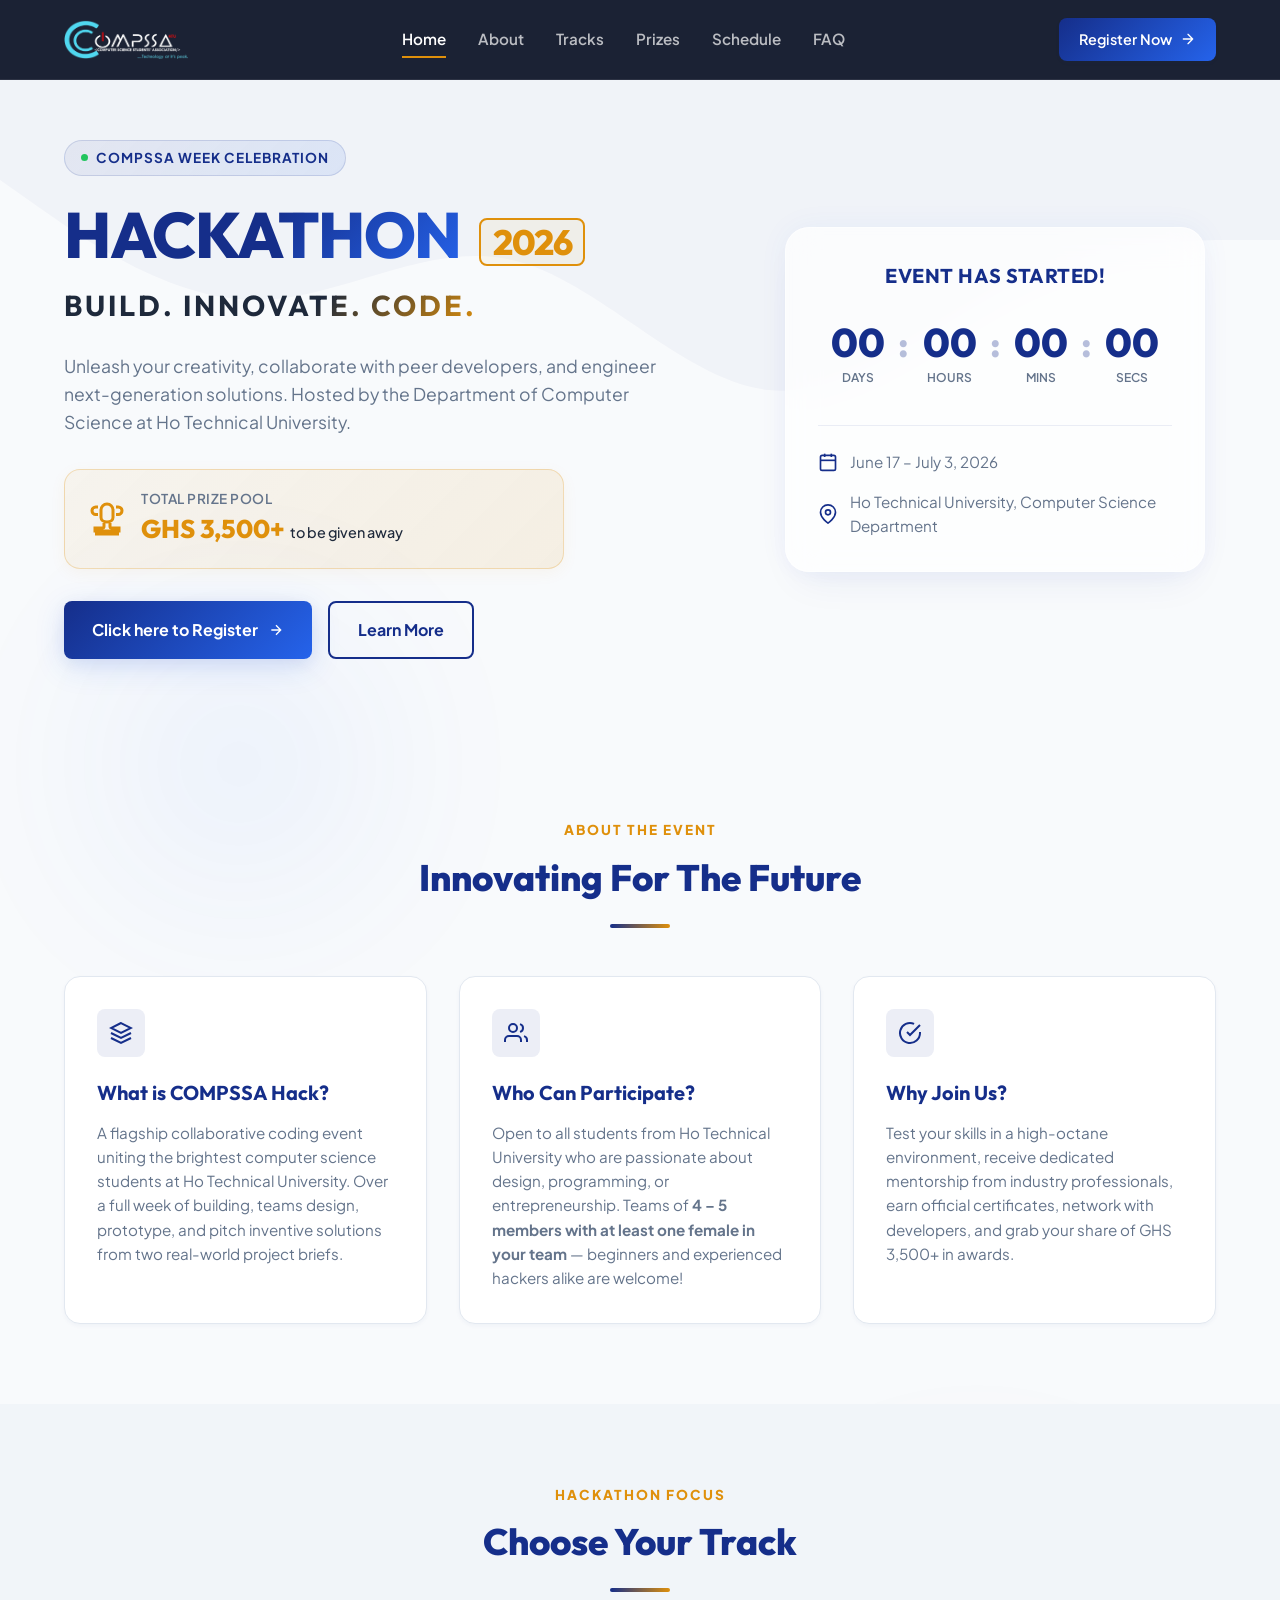
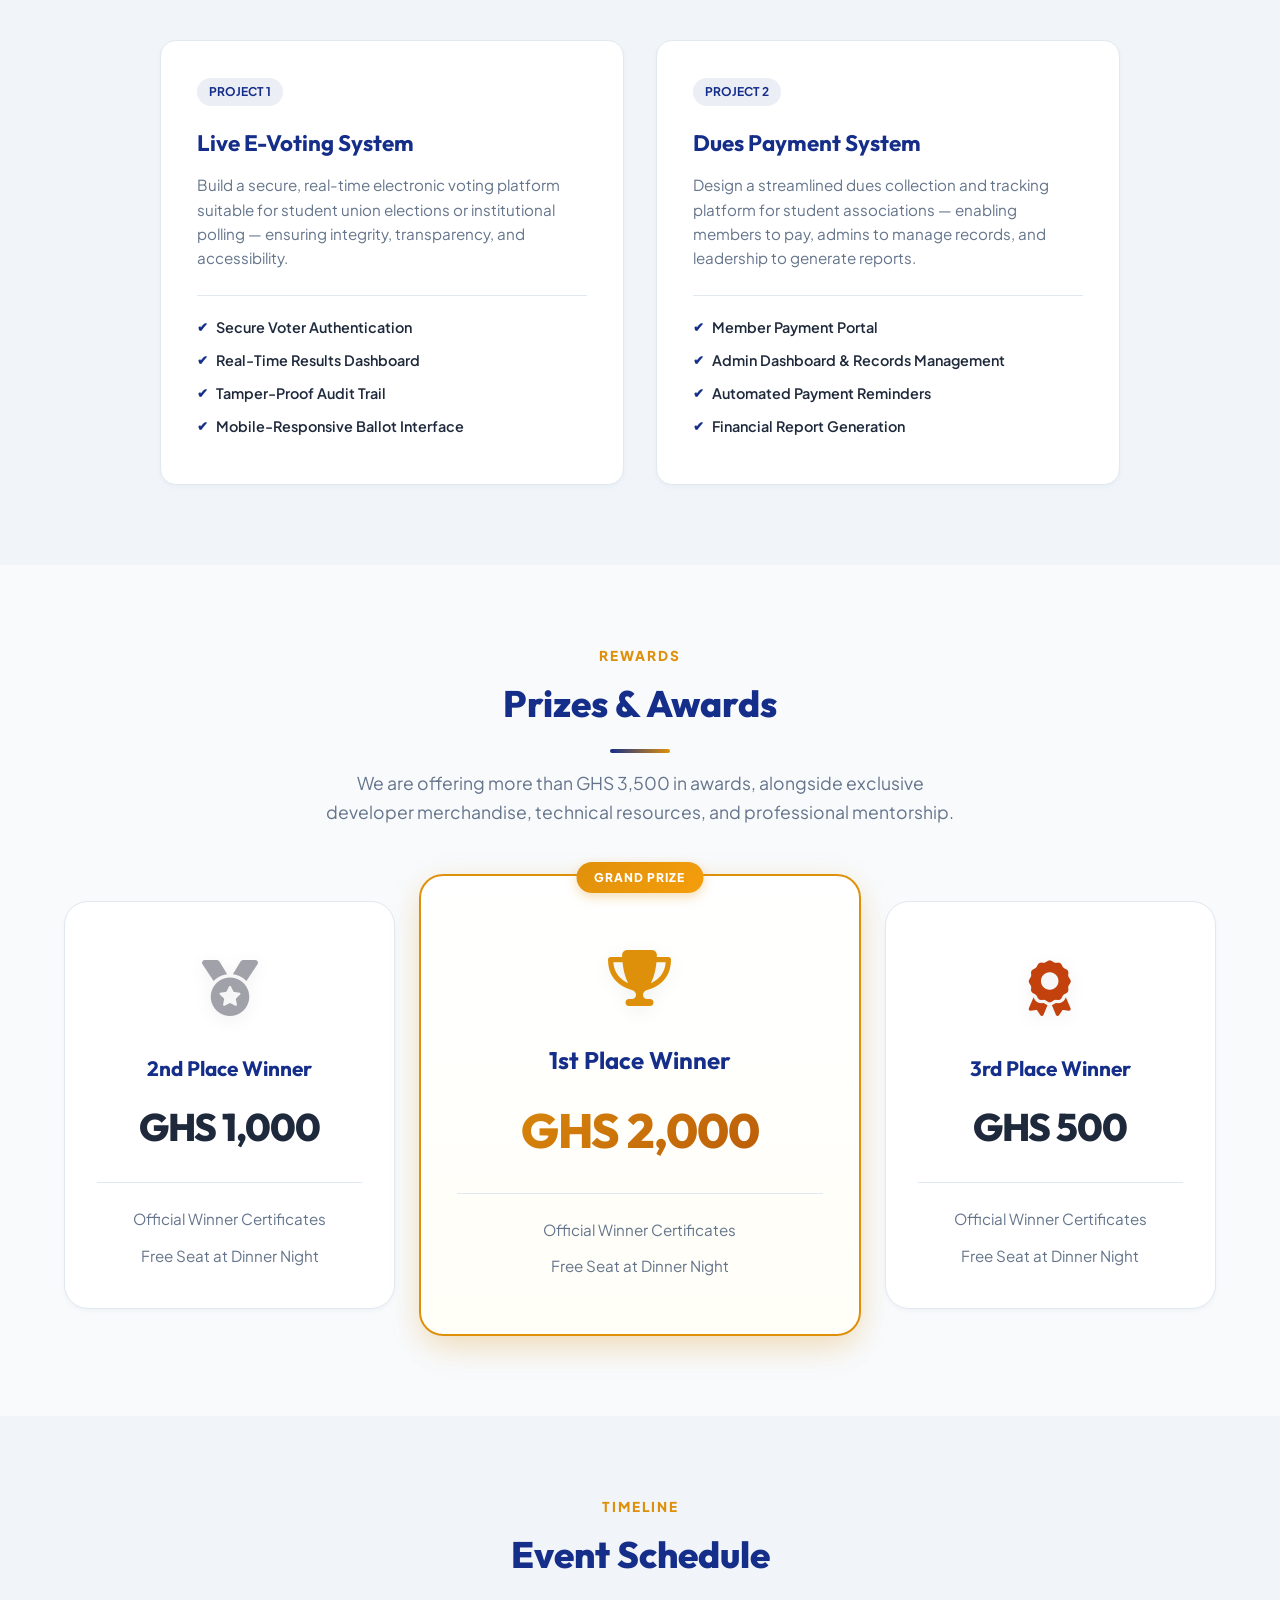
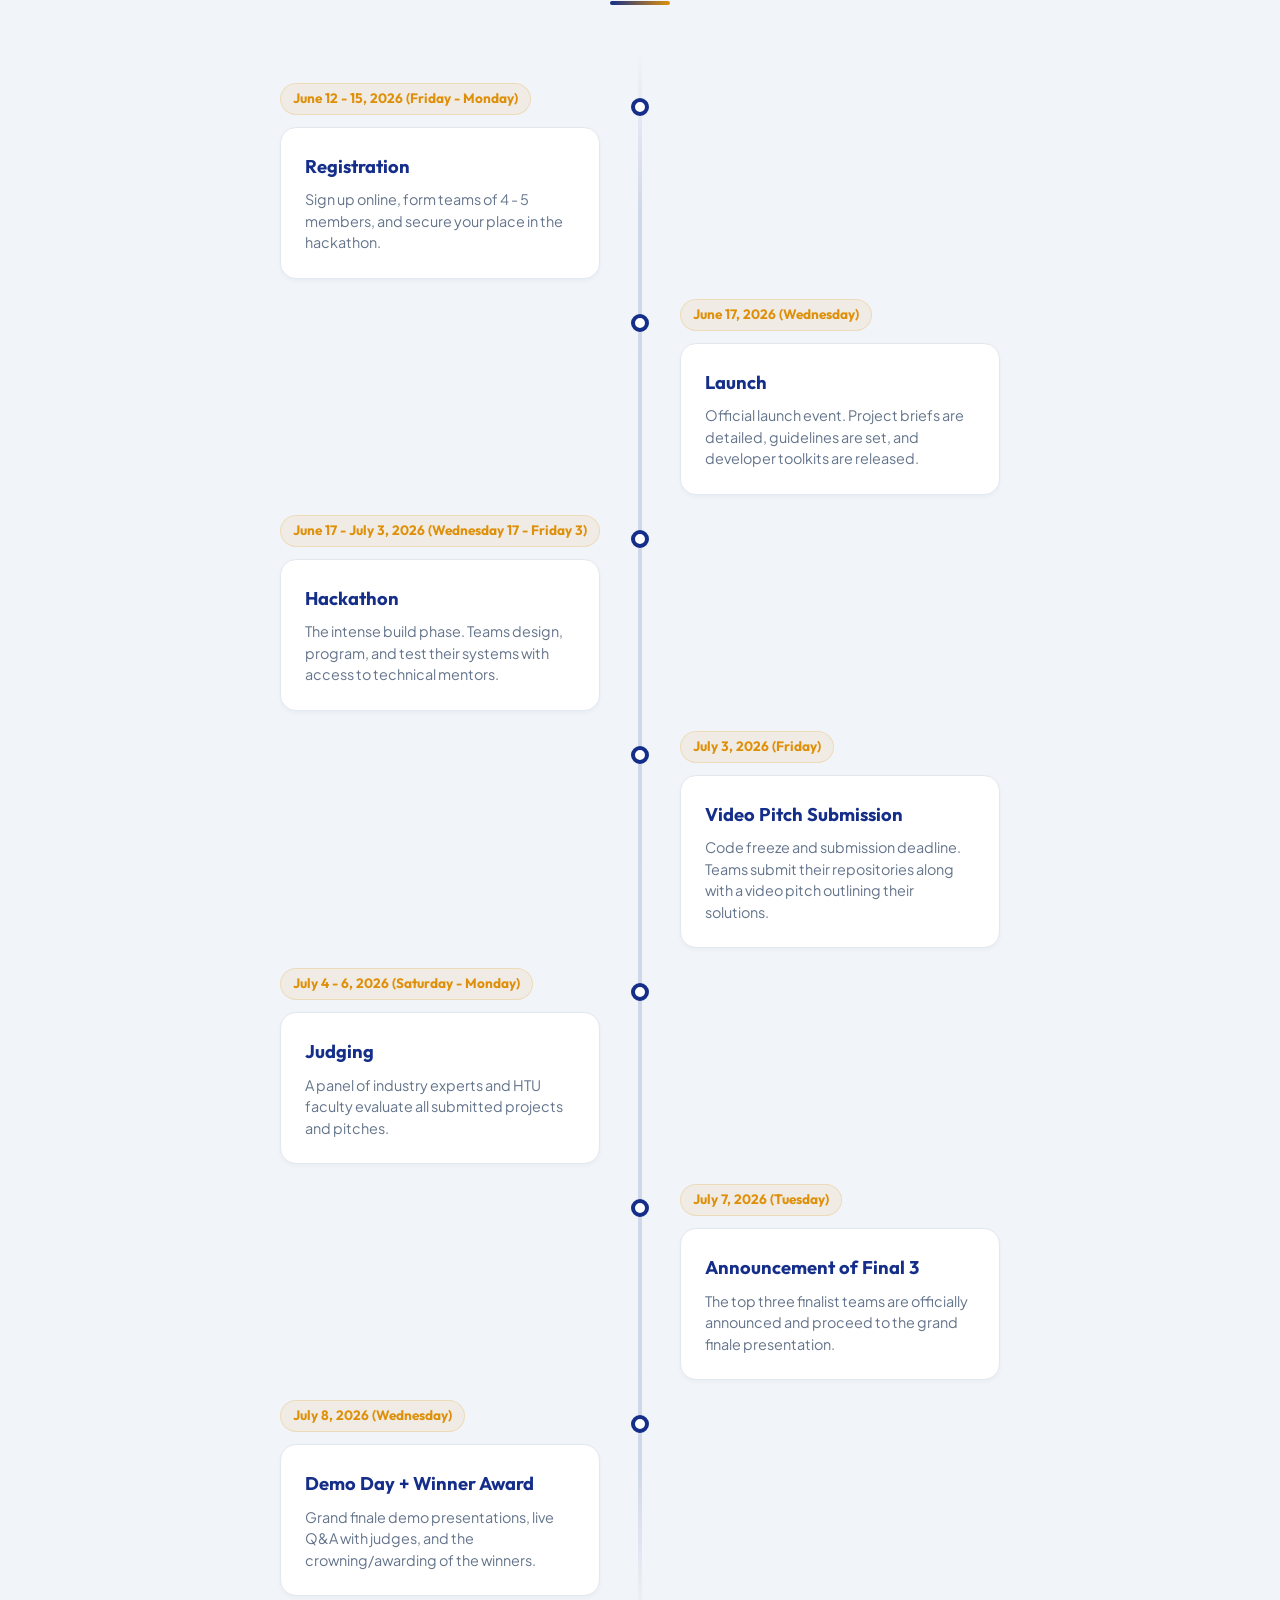
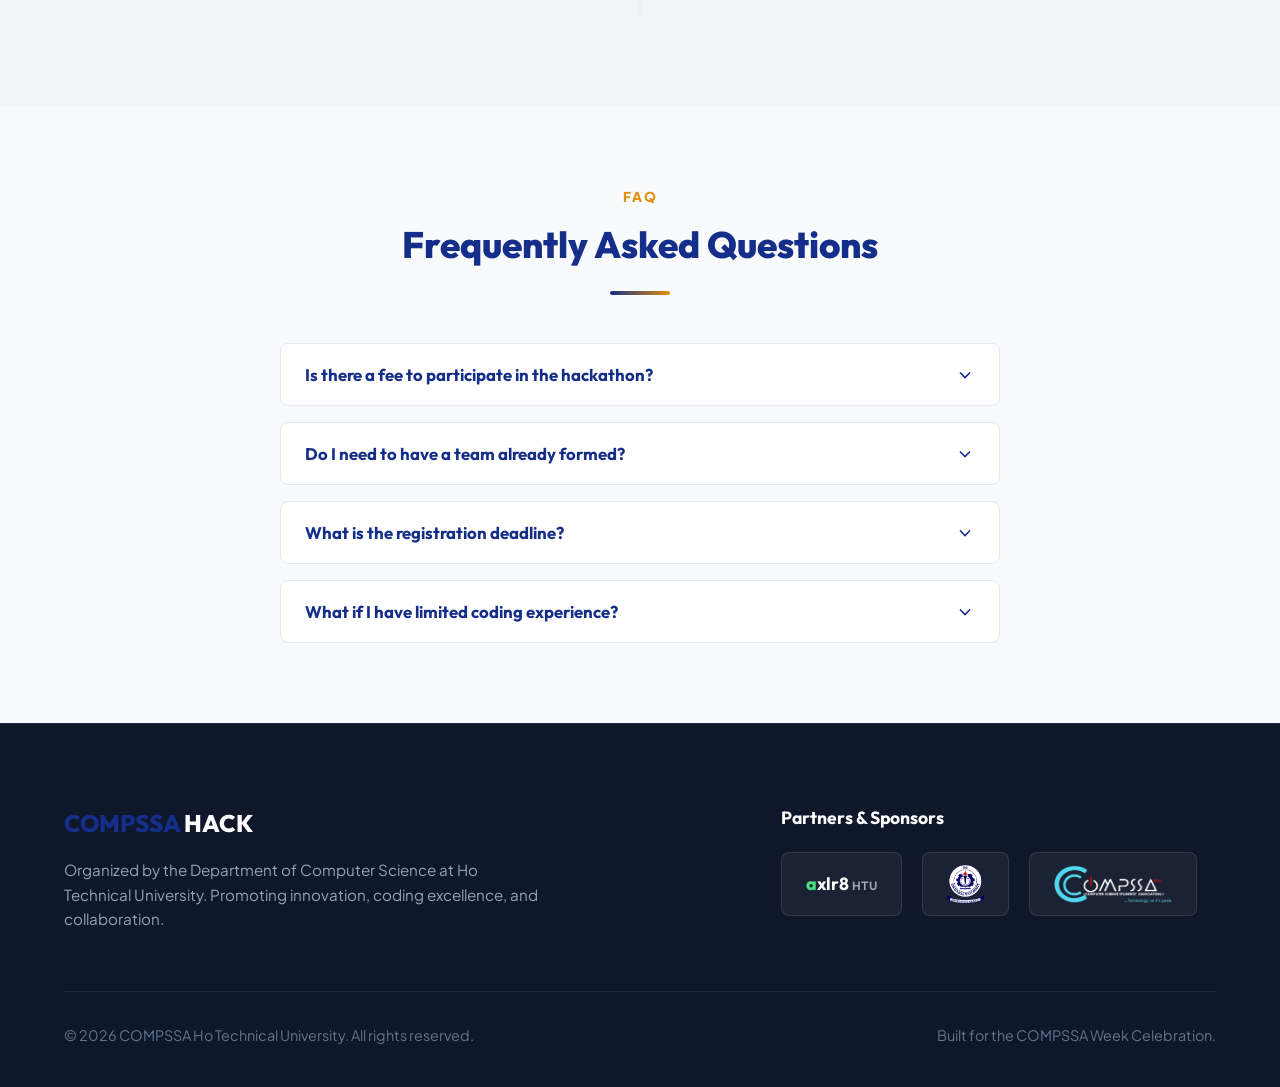
==== commit 6d8f66b6: "add at least one female" ====
--- a/index.html
+++ b/index.html
@@ -198,7 +198,7 @@
             </div>
             <h3>Who Can Participate?</h3>
             <p>Open to all students from Ho Technical University who are passionate about design, programming, or
-              entrepreneurship. Teams of <strong>4 – 5 members</strong> — beginners and experienced hackers alike are
+              entrepreneurship. Teams of <strong>4 – 5 members with at least one female in your team</strong> — beginners and experienced hackers alike are
               welcome!</p>
           </div>
 
@@ -410,7 +410,7 @@
               </svg>
             </button>
             <div class="faq-answer">
-              <p>Yes, you need to have a team of 4-5 members already formed and the group leader should be the one to register and fill in the form with the team details.</p>
+              <p>Yes, you need to have a team of 4-5 members already formed and the group leader should be the one to register and fill in the form with the team details. <strong>It is also compulsory to have at least one female in your team.</strong></p>
             </div>
           </div>
 
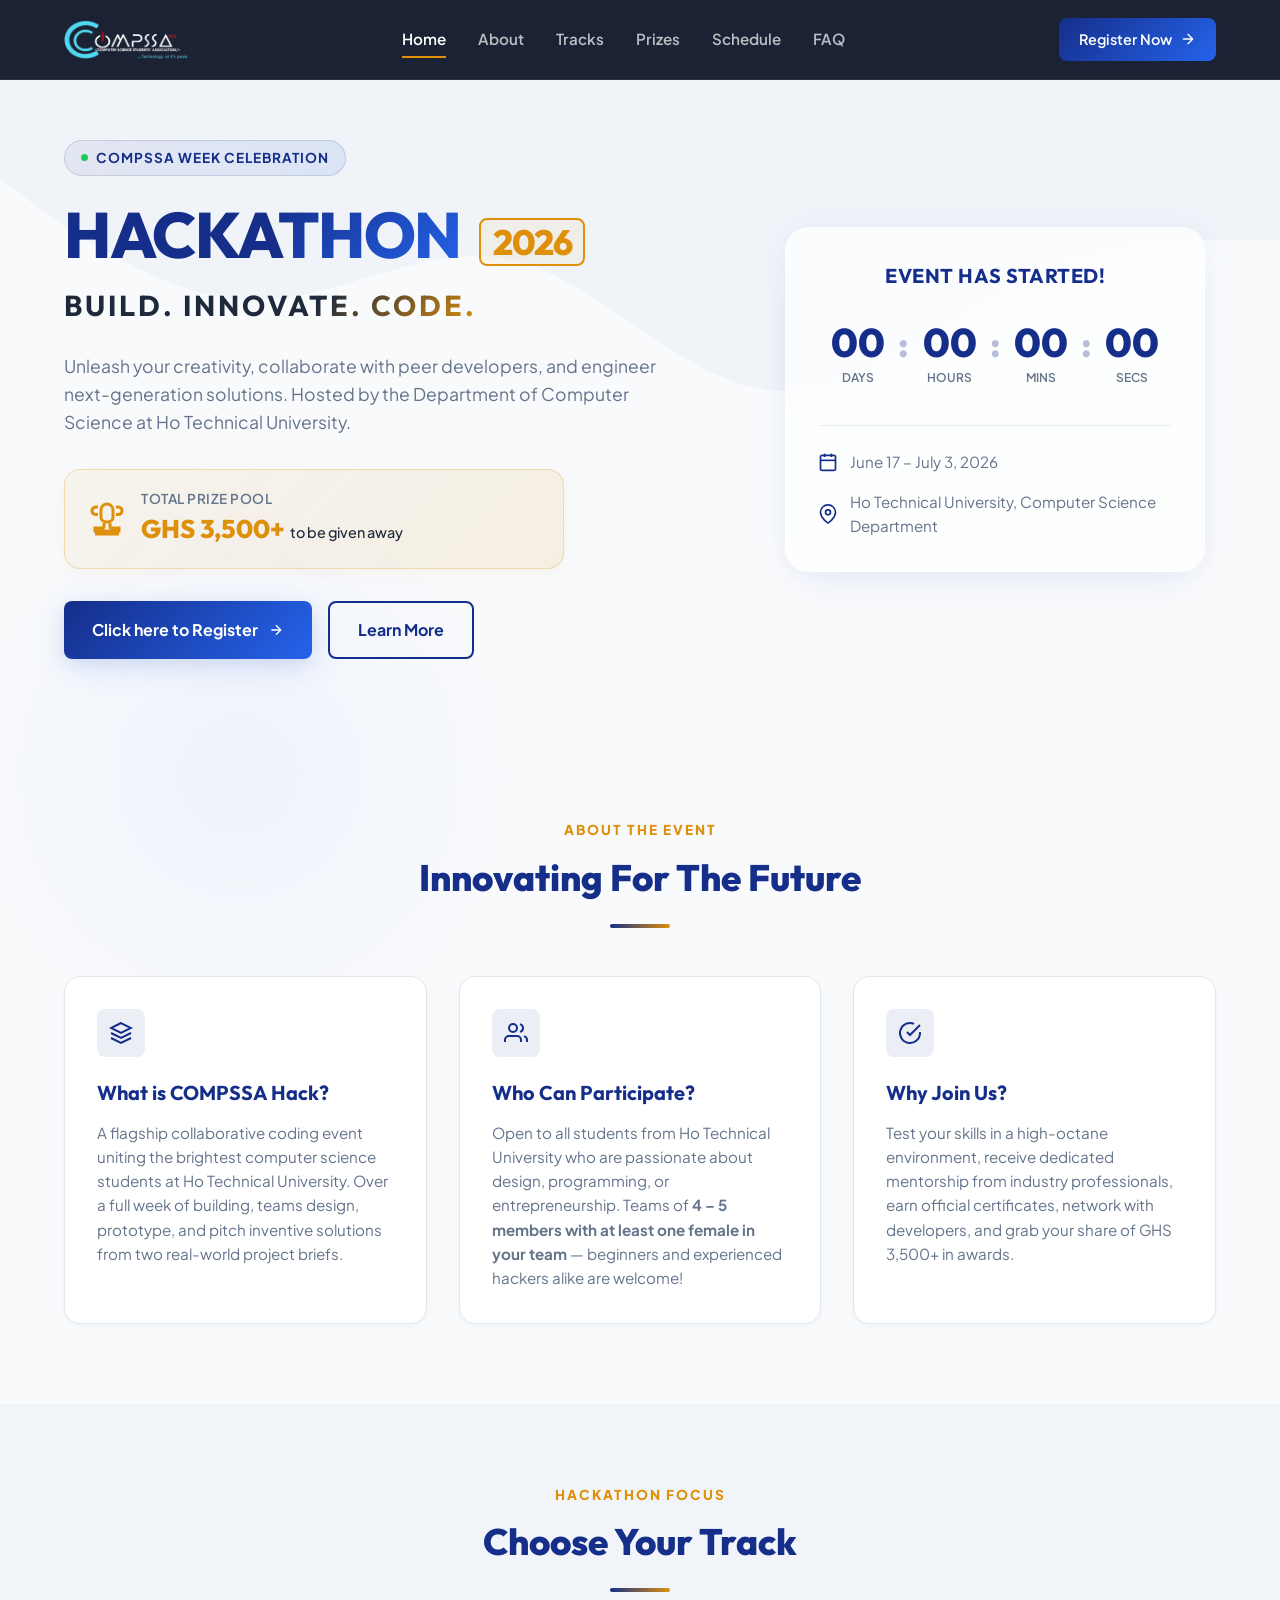
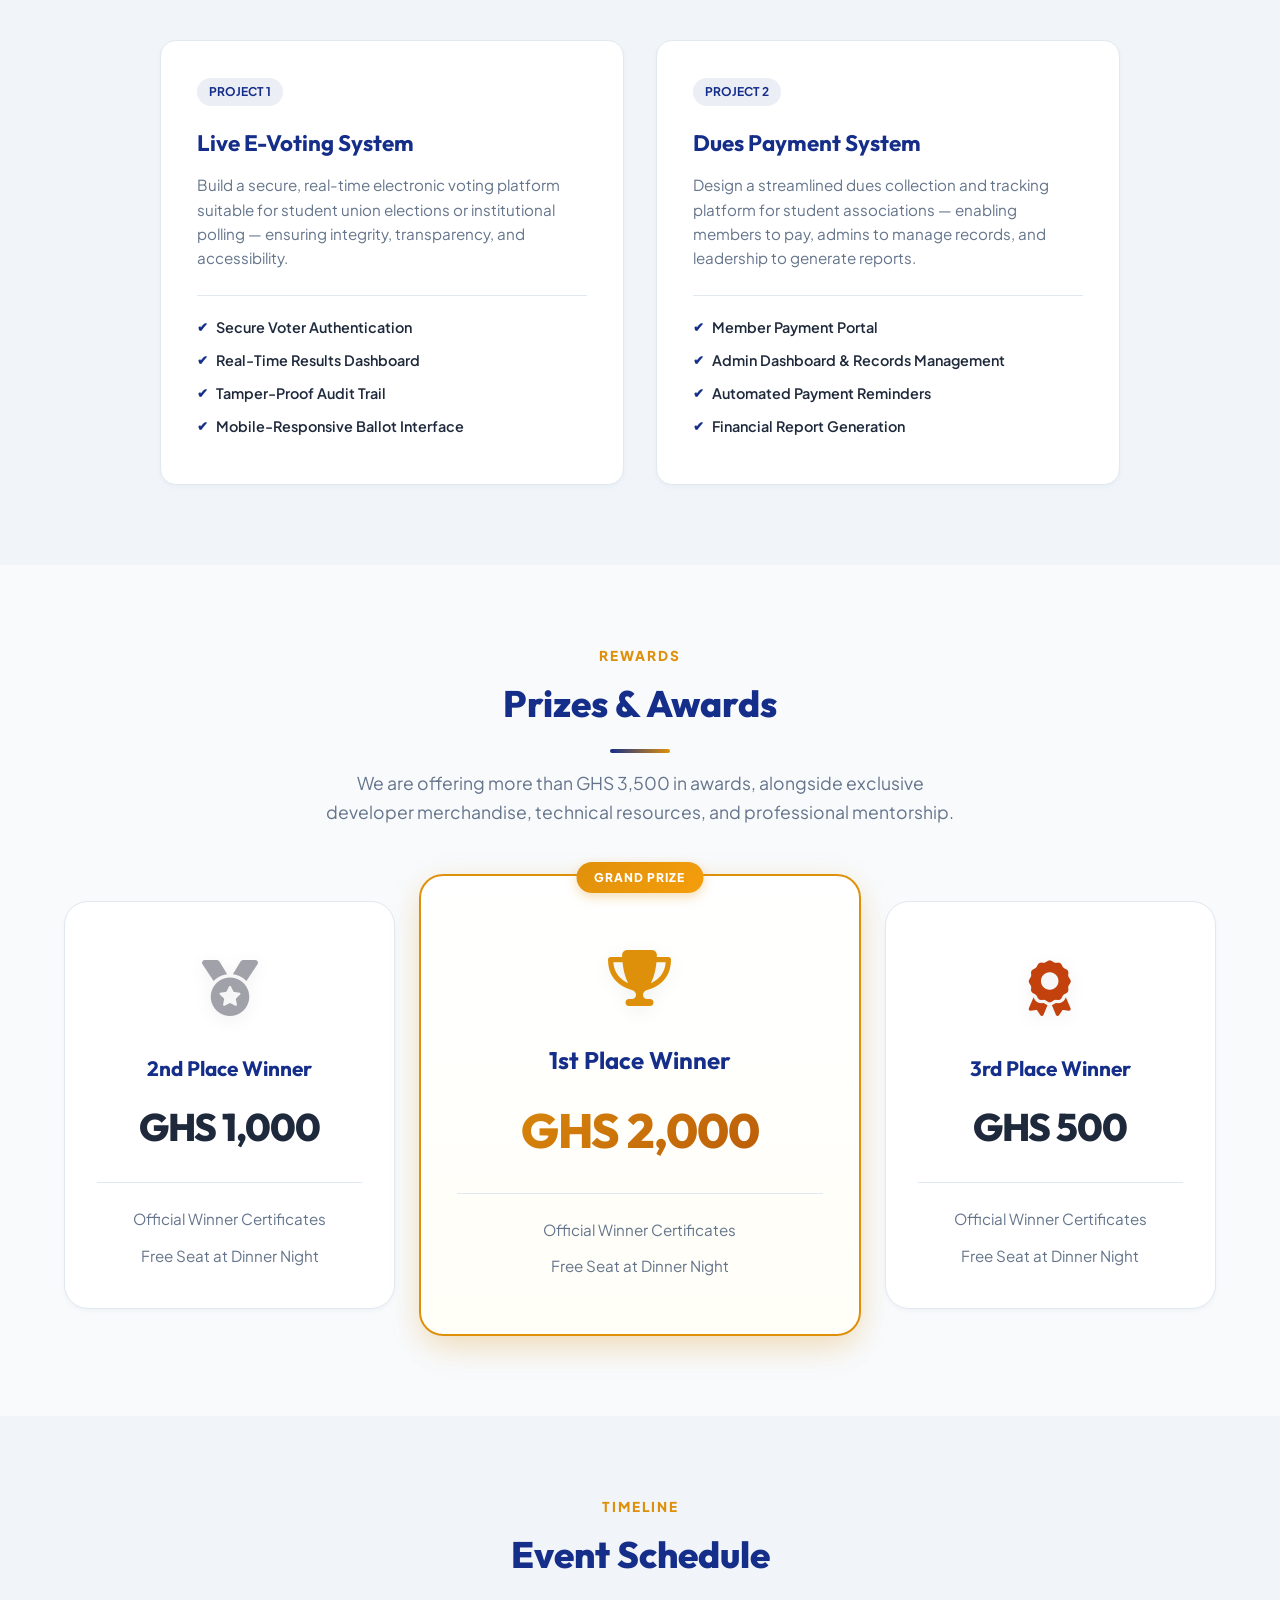
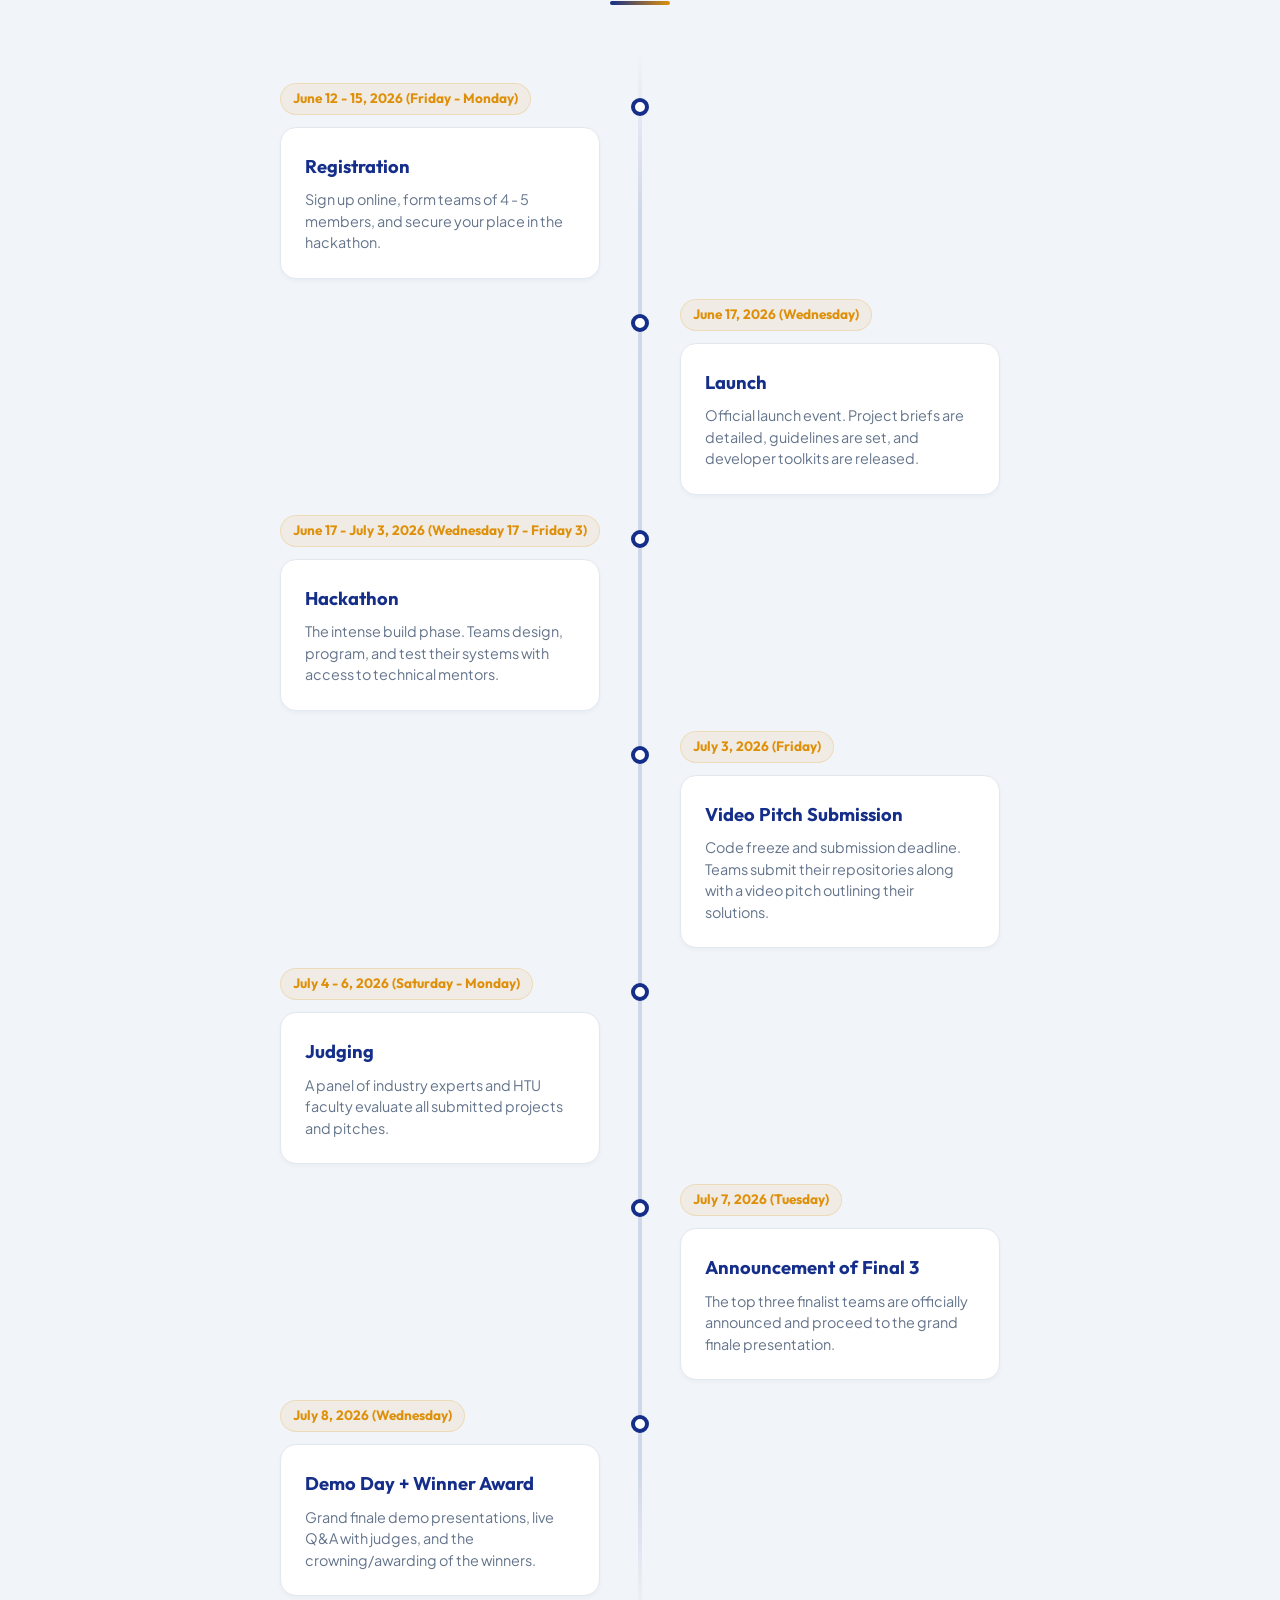
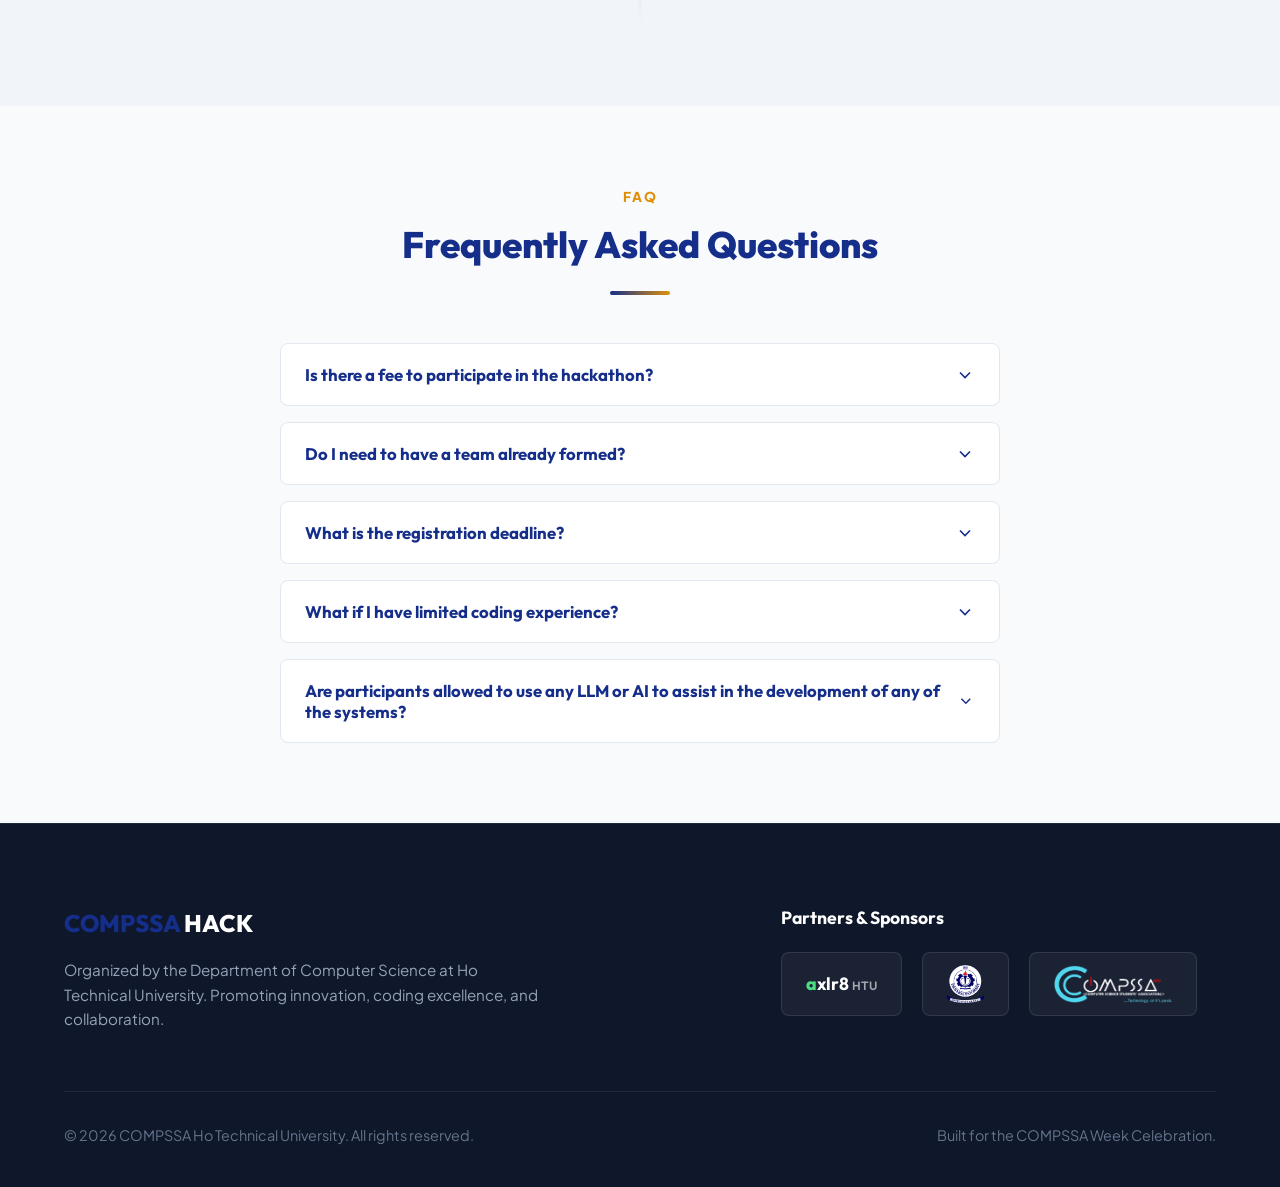
==== commit 8d1a6c91: "Update QA on llms" ====
--- a/index.html
+++ b/index.html
@@ -55,7 +55,8 @@
       </nav>
 
       <div class="nav-actions">
-        <a href="https://forms.gle/oHQw2jEXKiXGiqLcA" target="_self" rel="noopener noreferrer" class="nav-btn" id="nav-register">
+        <a href="https://forms.gle/oHQw2jEXKiXGiqLcA" target="_self" rel="noopener noreferrer" class="nav-btn"
+          id="nav-register">
           <span>Register Now</span>
           <svg class="btn-icon" viewBox="0 0 24 24" fill="none" stroke="currentColor" stroke-width="2"
             stroke-linecap="round" stroke-linejoin="round">
@@ -104,8 +105,8 @@
           </div>
 
           <div class="hero-ctas">
-            <a href="https://forms.gle/oHQw2jEXKiXGiqLcA" target="_self" rel="noopener noreferrer" class="btn btn-primary"
-              id="hero-register-btn">
+            <a href="https://forms.gle/oHQw2jEXKiXGiqLcA" target="_self" rel="noopener noreferrer"
+              class="btn btn-primary" id="hero-register-btn">
               <span>Click here to Register</span>
               <svg class="btn-icon" viewBox="0 0 24 24" fill="none" stroke="currentColor" stroke-width="2">
                 <path d="M5 12h14M12 5l7 7-7 7" />
@@ -198,7 +199,8 @@
             </div>
             <h3>Who Can Participate?</h3>
             <p>Open to all students from Ho Technical University who are passionate about design, programming, or
-              entrepreneurship. Teams of <strong>4 – 5 members with at least one female in your team</strong> — beginners and experienced hackers alike are
+              entrepreneurship. Teams of <strong>4 – 5 members with at least one female in your team</strong> —
+              beginners and experienced hackers alike are
               welcome!</p>
           </div>
 
@@ -327,7 +329,8 @@
             <div class="timeline-date">June 17, 2026 (Wednesday)</div>
             <div class="timeline-content">
               <h3>Launch</h3>
-              <p>Official launch event. Project briefs are detailed, guidelines are set, and developer toolkits are released.</p>
+              <p>Official launch event. Project briefs are detailed, guidelines are set, and developer toolkits are
+                released.</p>
             </div>
           </div>
 
@@ -336,7 +339,8 @@
             <div class="timeline-date">June 17 - July 3, 2026 (Wednesday 17 - Friday 3)</div>
             <div class="timeline-content">
               <h3>Hackathon</h3>
-              <p>The intense build phase. Teams design, program, and test their systems with access to technical mentors.</p>
+              <p>The intense build phase. Teams design, program, and test their systems with access to technical
+                mentors.</p>
             </div>
           </div>
 
@@ -345,7 +349,8 @@
             <div class="timeline-date">July 3, 2026 (Friday)</div>
             <div class="timeline-content">
               <h3>Video Pitch Submission</h3>
-              <p>Code freeze and submission deadline. Teams submit their repositories along with a video pitch outlining their solutions.</p>
+              <p>Code freeze and submission deadline. Teams submit their repositories along with a video pitch outlining
+                their solutions.</p>
             </div>
           </div>
 
@@ -410,7 +415,9 @@
               </svg>
             </button>
             <div class="faq-answer">
-              <p>Yes, you need to have a team of 4-5 members already formed and the group leader should be the one to register and fill in the form with the team details. <strong>It is also compulsory to have at least one female in your team.</strong></p>
+              <p>Yes, you need to have a team of 4-5 members already formed and the group leader should be the one to
+                register and fill in the form with the team details. <strong>It is also compulsory to have at least one
+                  female in your team.</strong></p>
             </div>
           </div>
 
@@ -437,6 +444,20 @@
             <div class="faq-answer">
               <p>We highly encourage beginners! You can contribute through UI/UX design, brainstorming, technical
                 writing, or pitching. Plus, our tech mentors are always available to help guide your code.</p>
+            </div>
+          </div>
+
+          <div class="faq-item">
+            <button class="faq-question" aria-expanded="false" id="faq-q5">
+              <span>Are participants allowed to use any LLM or AI to assist in the development of any of the
+                systems?</span>
+              <svg class="faq-chevron" viewBox="0 0 24 24" fill="none" stroke="currentColor" stroke-width="2">
+                <polyline points="6 9 12 15 18 9" />
+              </svg>
+            </button>
+            <div class="faq-answer">
+              <p>Yes, participants are welcome to use LLMs and AI tools to assist in development. However, you should
+                understand the code you submit and be prepared to explain your implementation during judging.</p>
             </div>
           </div>
         </div>
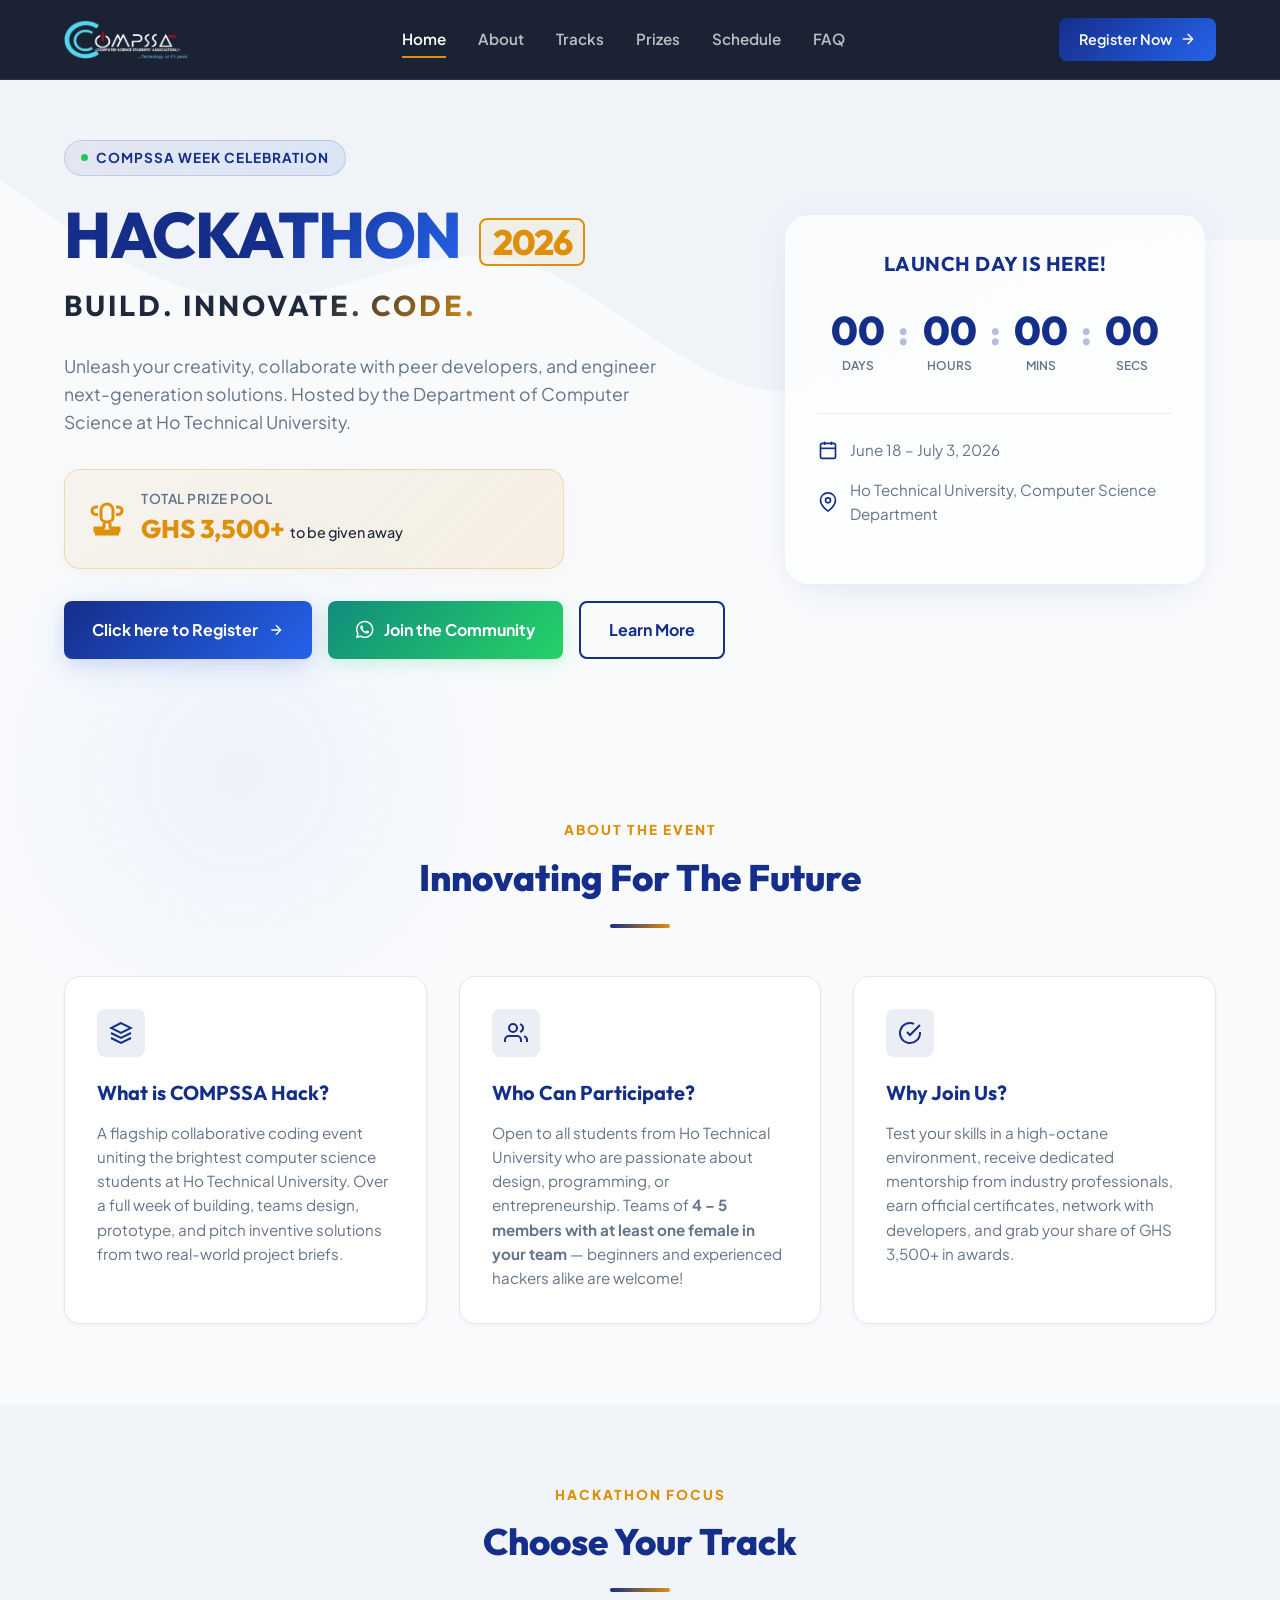
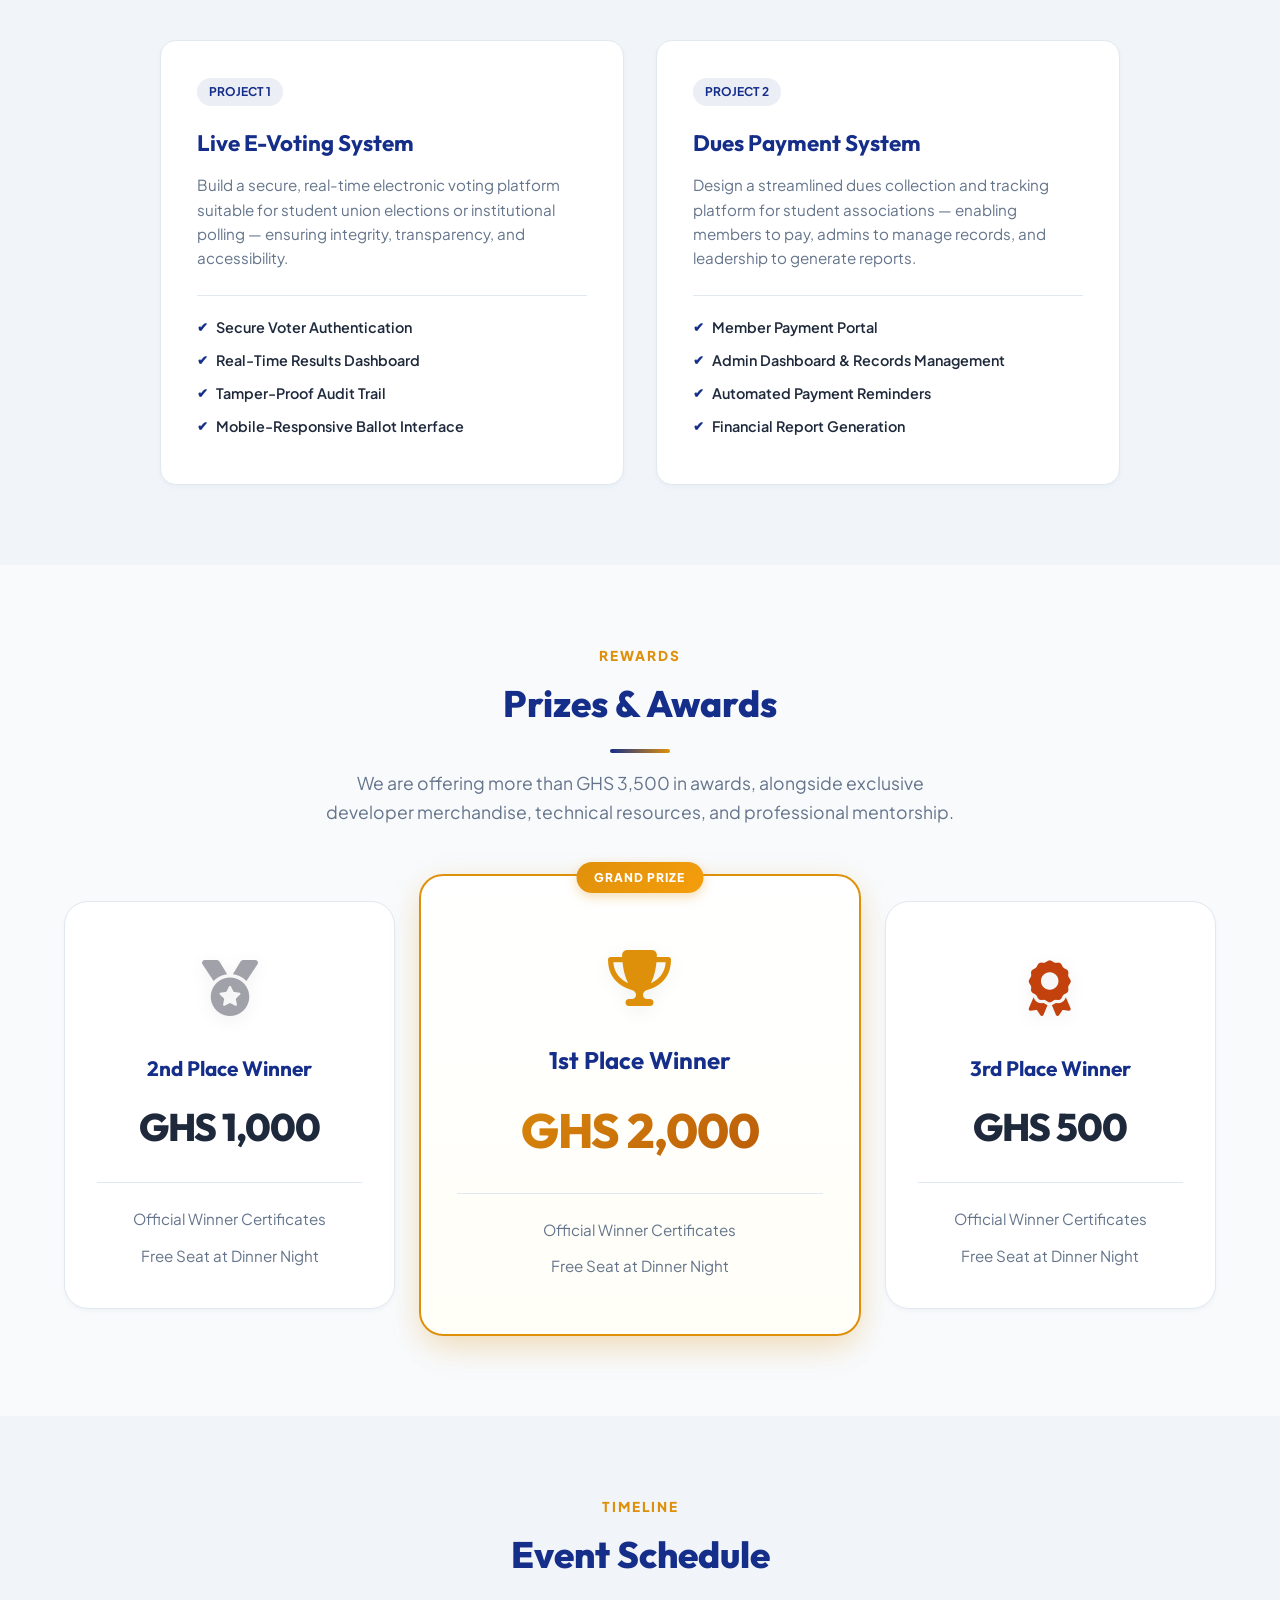
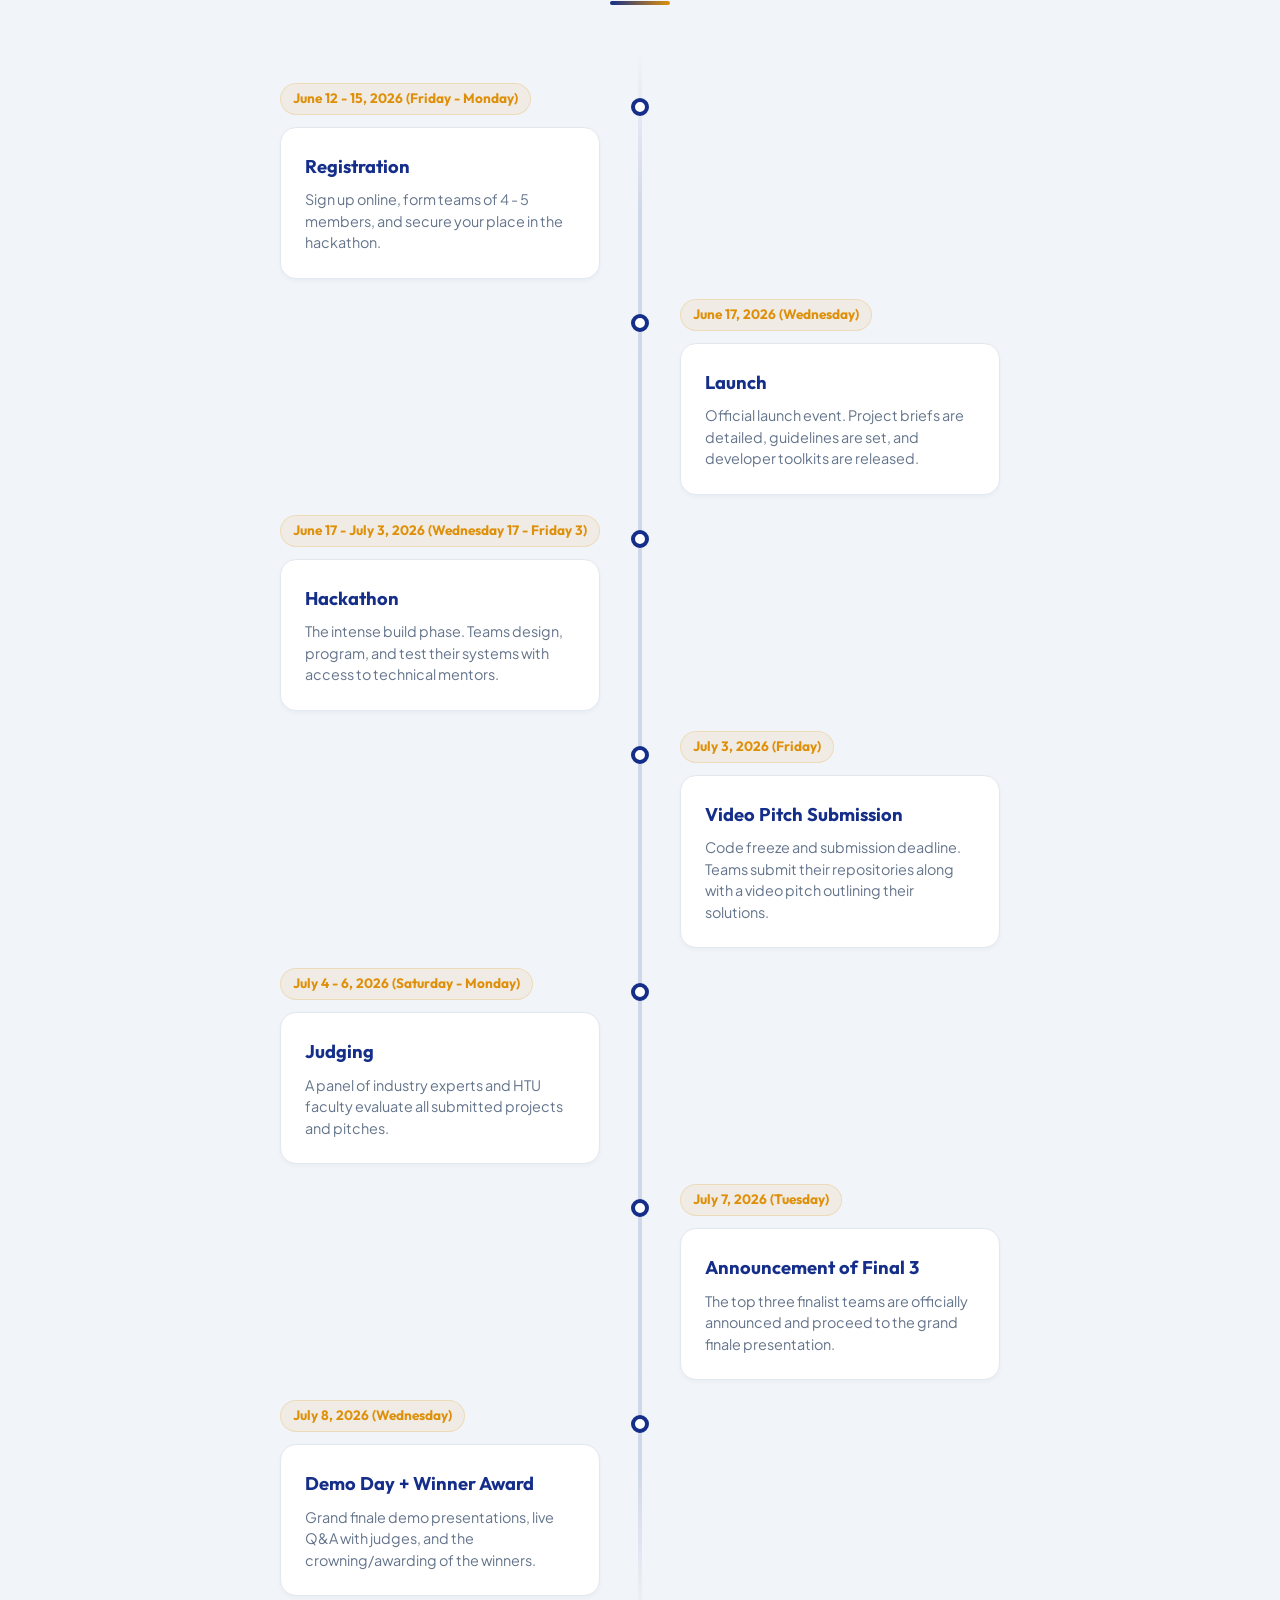
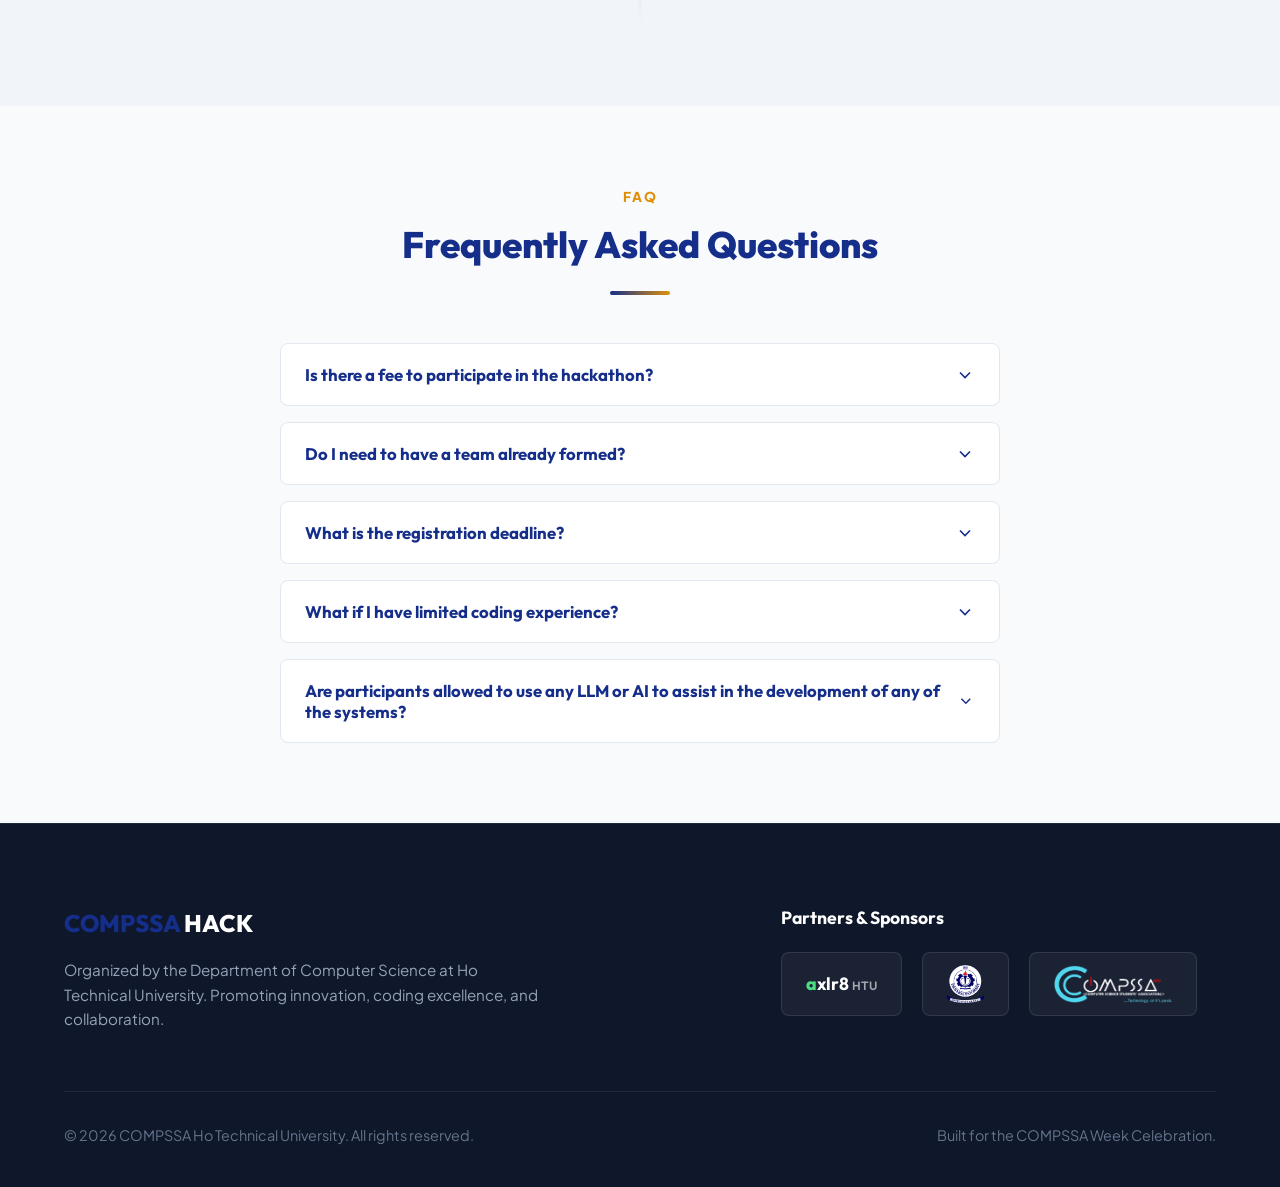
==== commit a9ef37db: "change registration deadlne" ====
--- a/index.html
+++ b/index.html
@@ -112,6 +112,11 @@
                 <path d="M5 12h14M12 5l7 7-7 7" />
               </svg>
             </a>
+            <a href="https://chat.whatsapp.com/IkjPgzyWFwR4wqbictIowd" target="_blank" rel="noopener noreferrer"
+              class="btn btn-whatsapp" id="hero-whatsapp-btn">
+              <i class="fa-brands fa-whatsapp btn-icon-fa"></i>
+              <span>Join the Community</span>
+            </a>
             <a href="#about" class="btn btn-secondary" id="hero-details-btn">Learn More</a>
           </div>
         </div>
@@ -119,7 +124,7 @@
         <div class="hero-widget">
           <!-- Countdown Card -->
           <div class="countdown-card" id="countdown-card">
-            <h3>Hackathon Starts In</h3>
+            <h3>Launch Day in</h3>
             <div class="timer" id="timer">
               <div class="timer-segment">
                 <span class="timer-number" id="days">00</span>
@@ -149,7 +154,7 @@
                   <line x1="8" y1="2" x2="8" y2="6" />
                   <line x1="3" y1="10" x2="21" y2="10" />
                 </svg>
-                <span>June 17 – July 3, 2026</span>
+                <span>June 18 – July 3, 2026</span>
               </div>
               <div class="detail-item">
                 <svg class="detail-icon" viewBox="0 0 24 24" fill="none" stroke="currentColor" stroke-width="2">
@@ -158,6 +163,13 @@
                 </svg>
                 <span>Ho Technical University, Computer Science Department</span>
               </div>
+            </div>
+            <div class="countdown-cta" style="margin-top: 24px;">
+              <!-- <a href="https://chat.whatsapp.com/IkjPgzyWFwR4wqbictIowd" target="_blank" rel="noopener noreferrer"
+                class="btn btn-whatsapp btn-full" id="countdown-whatsapp-btn">
+                <i class="fa-brands fa-whatsapp btn-icon-fa"></i>
+                <span>Join the Community</span>
+              </a> -->
             </div>
           </div>
         </div>
@@ -457,7 +469,7 @@
             </button>
             <div class="faq-answer">
               <p>Yes, participants are welcome to use LLMs and AI tools to assist in development. However, you should
-                understand the code you submit and be prepared to explain your implementation during judging.</p>
+		 be able to explain your implementation during judging.</p>
             </div>
           </div>
         </div>
--- a/style.css
+++ b/style.css
@@ -494,6 +494,28 @@
   transform: translateY(-3px);
 }
 
+.btn-whatsapp {
+  background: linear-gradient(135deg, #128C7E, #25D366);
+  color: #ffffff;
+  box-shadow: 0 4px 16px rgba(37, 211, 102, 0.2);
+}
+
+.btn-whatsapp:hover {
+  background: linear-gradient(135deg, #075E54, #128C7E);
+  color: #ffffff;
+  transform: translateY(-3px);
+  box-shadow: 0 8px 24px rgba(37, 211, 102, 0.4);
+}
+
+.btn-icon-fa {
+  font-size: 1.25rem;
+}
+
+.btn-full {
+  width: 100%;
+  justify-content: center;
+}
+
 /* -------------------------------------------------------------
  * Widget / Countdown Card
  * ------------------------------------------------------------- */
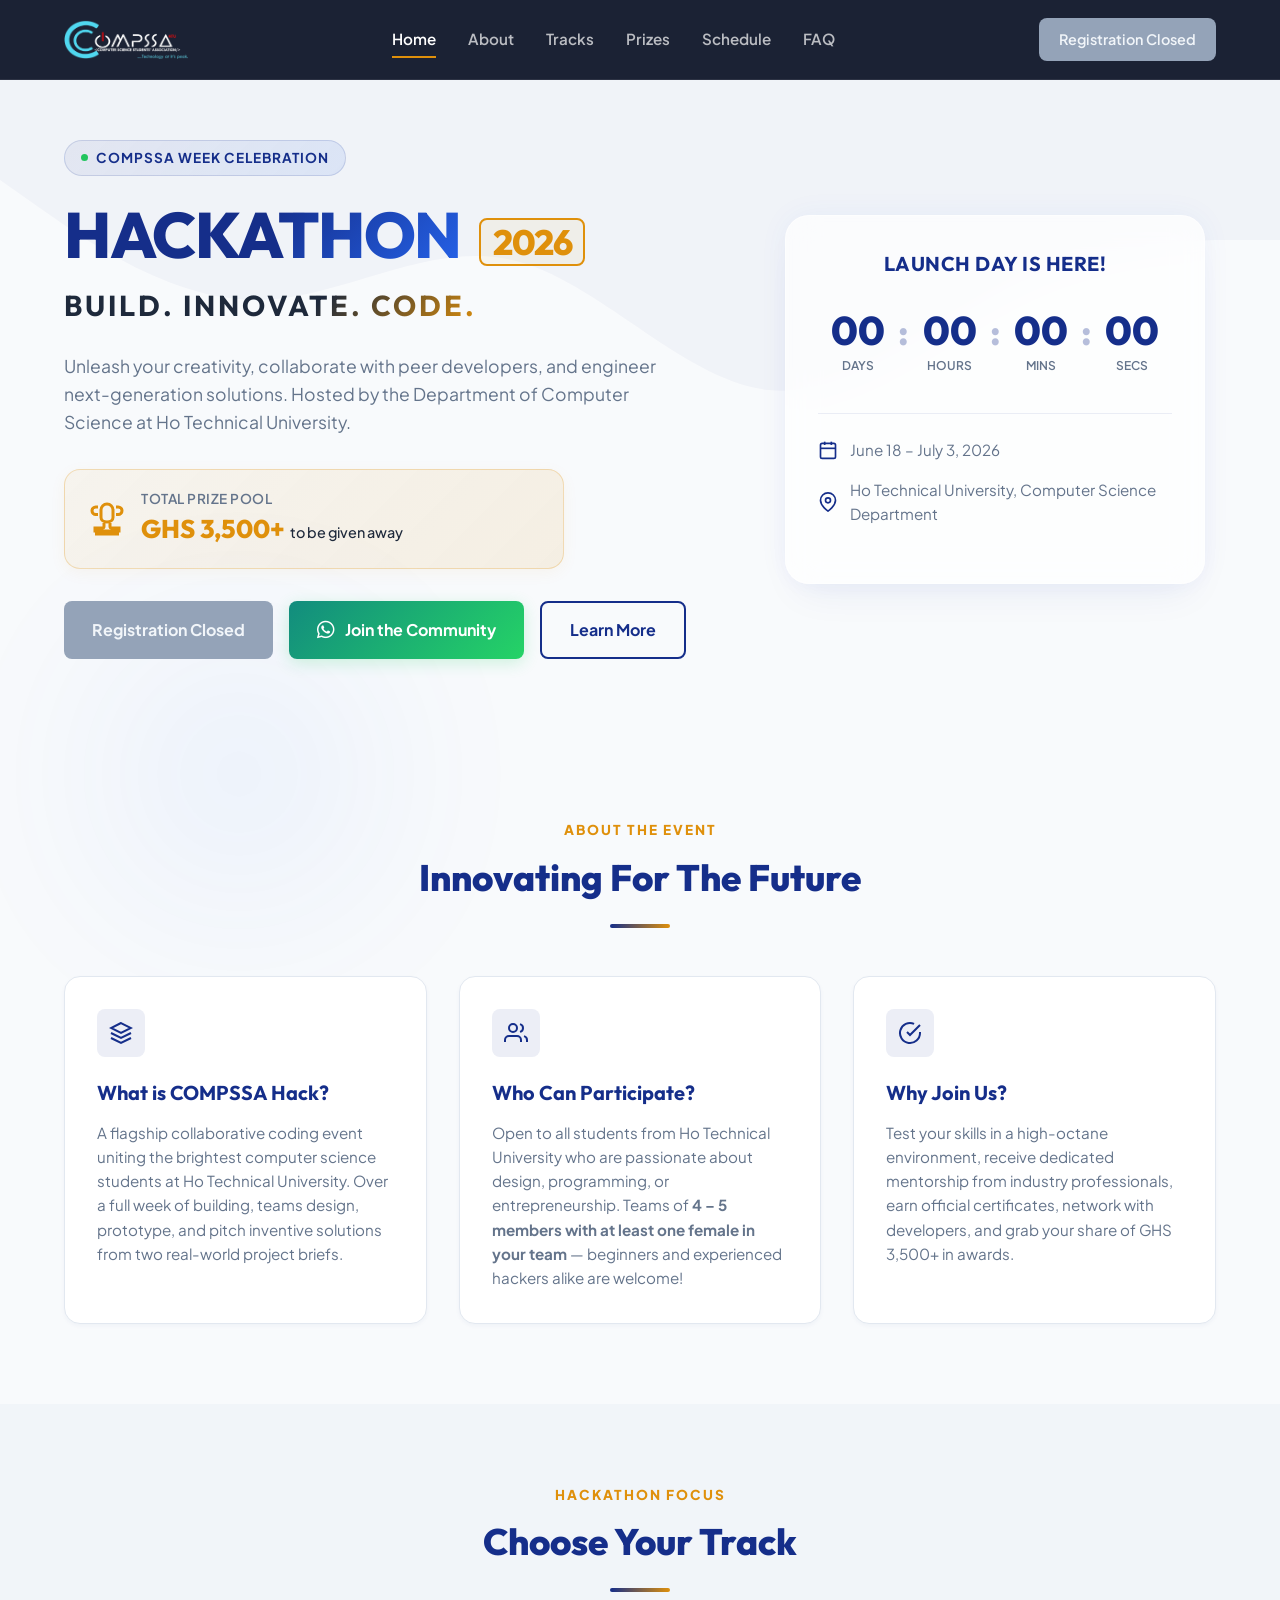
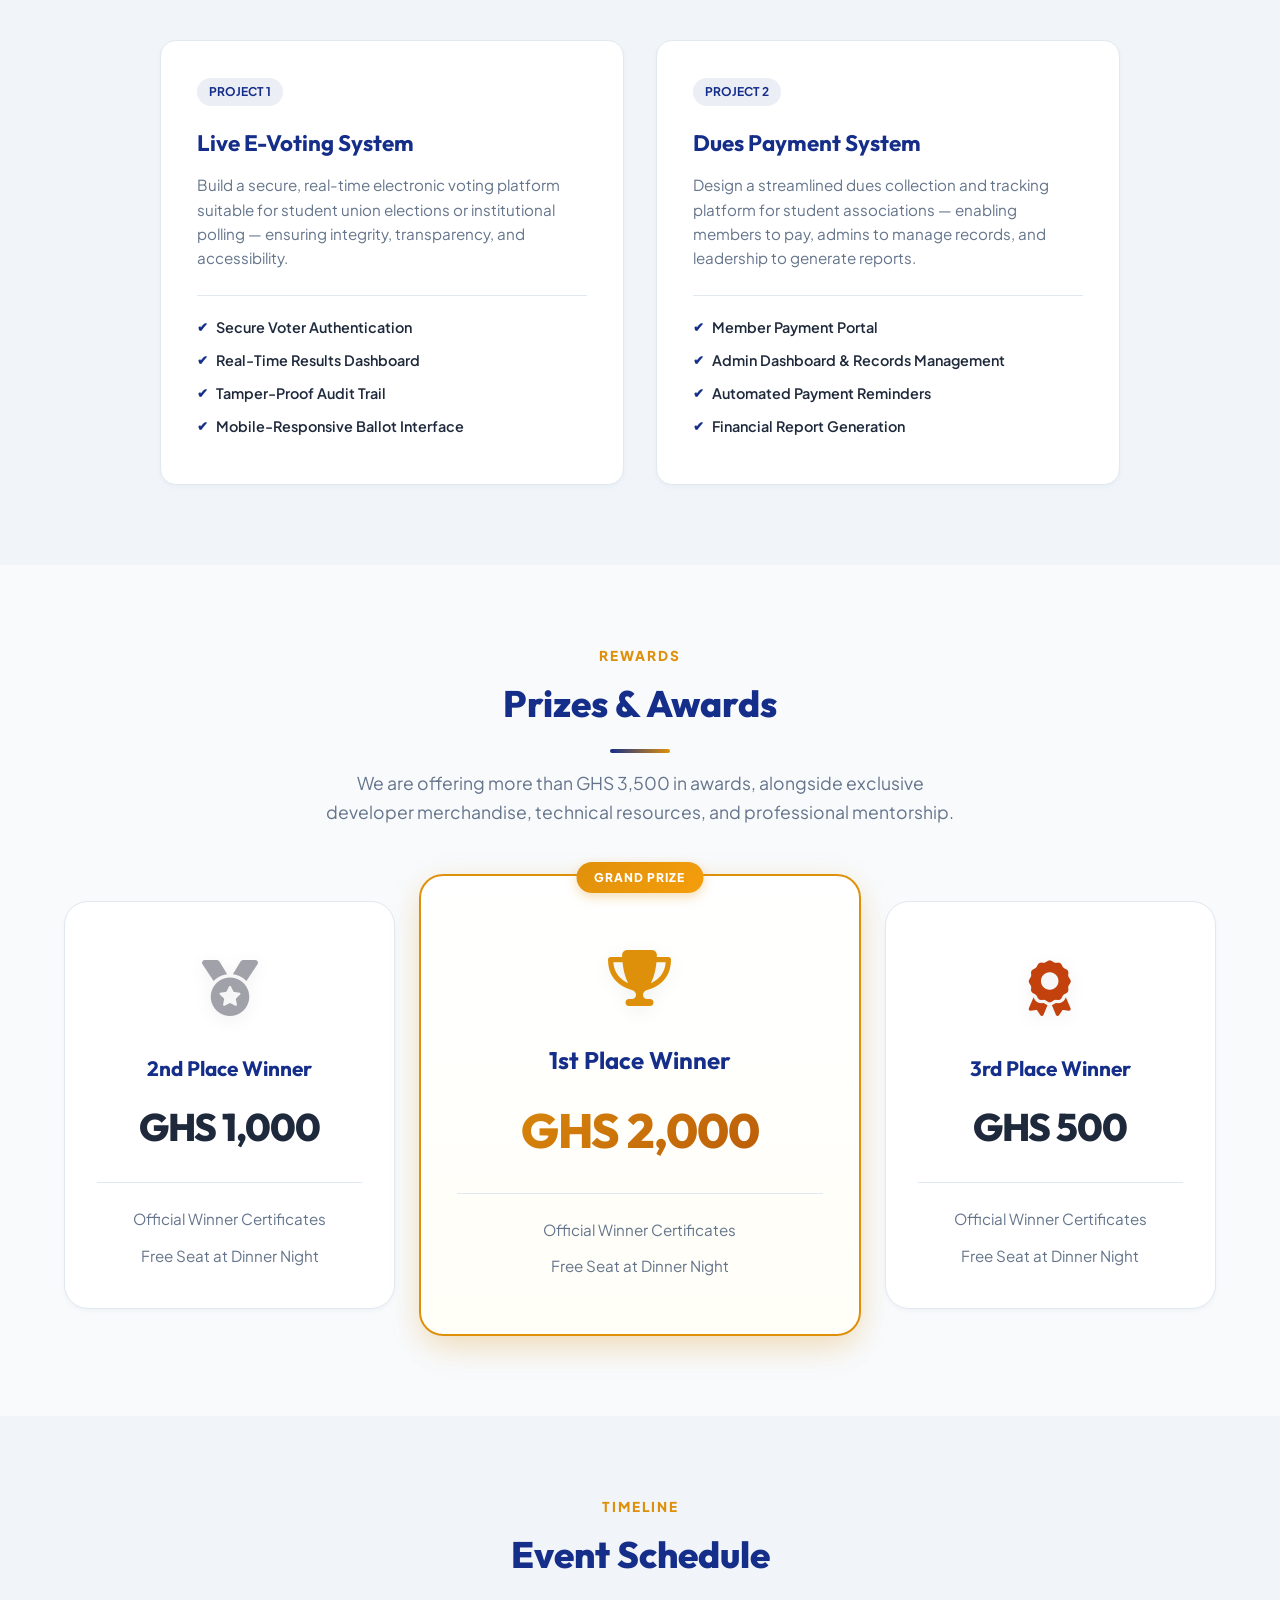
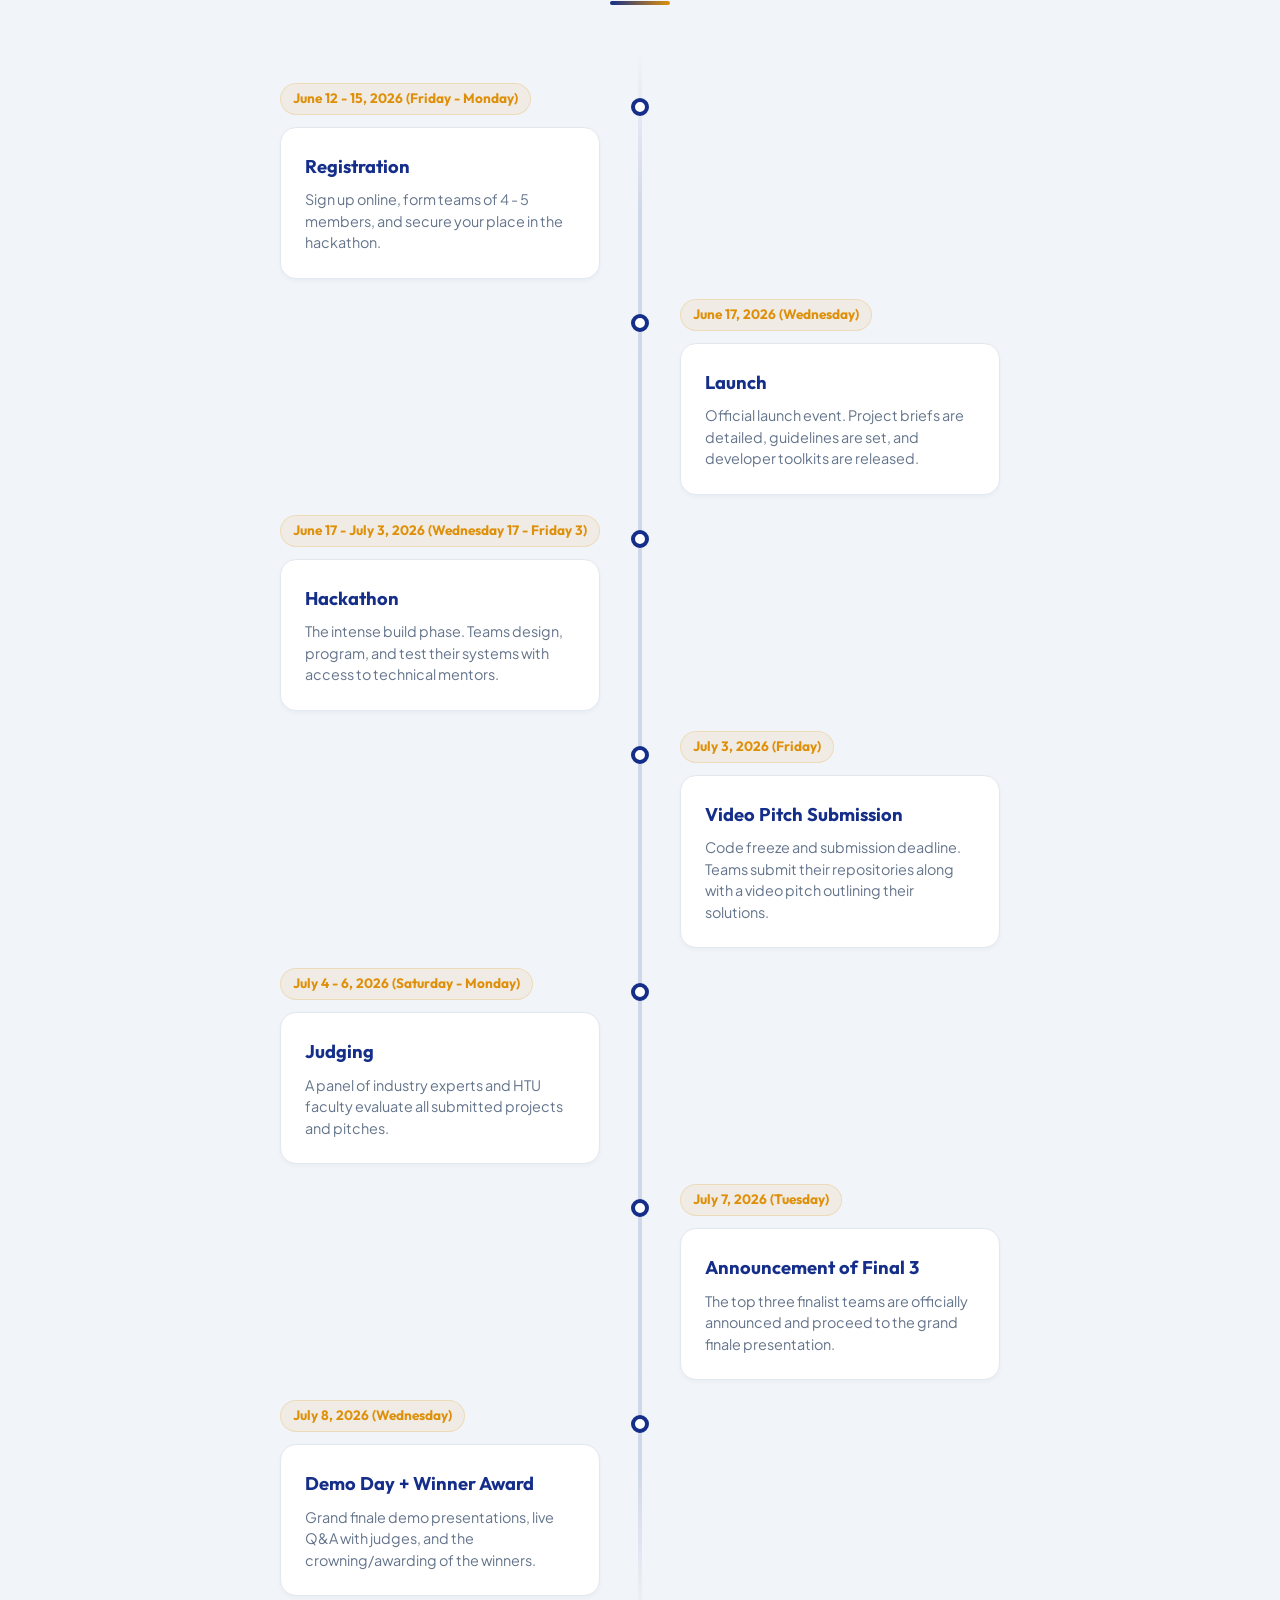
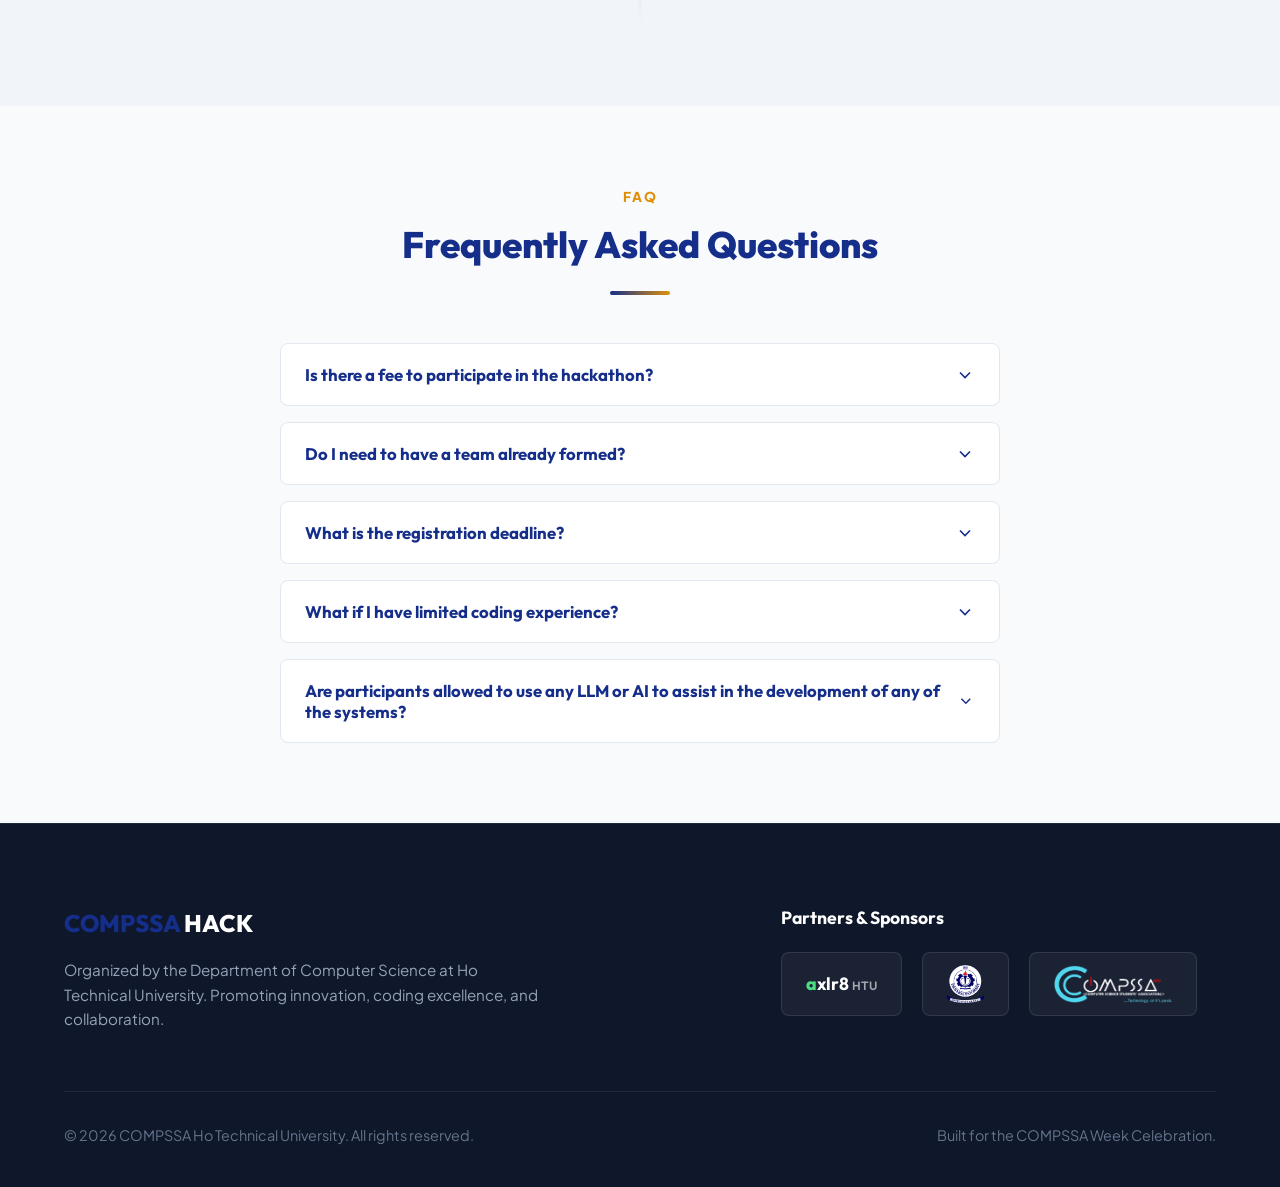
==== commit 1901e878: "Closed" ====
--- a/index.html
+++ b/index.html
@@ -50,12 +50,12 @@
         <a href="#prizes" class="nav-link">Prizes</a>
         <a href="#schedule" class="nav-link">Schedule</a>
         <a href="#faq" class="nav-link">FAQ</a>
-        <a href="https://forms.gle/oHQw2jEXKiXGiqLcA" target="_self" rel="noopener noreferrer" class="nav-btn-mobile"
+        <a href="http://google.com" target="_self" rel="noopener noreferrer" class="nav-btn-mobile"
           id="nav-register-mobile">Register Now</a>
       </nav>
 
       <div class="nav-actions">
-        <a href="https://forms.gle/oHQw2jEXKiXGiqLcA" target="_self" rel="noopener noreferrer" class="nav-btn"
+        <a href="https://google.com" target="_self" rel="noopener noreferrer" class="nav-btn"
           id="nav-register">
           <span>Register Now</span>
           <svg class="btn-icon" viewBox="0 0 24 24" fill="none" stroke="currentColor" stroke-width="2"
@@ -105,7 +105,7 @@
           </div>
 
           <div class="hero-ctas">
-            <a href="https://forms.gle/oHQw2jEXKiXGiqLcA" target="_self" rel="noopener noreferrer"
+            <a href="https://google.com" target="_self" rel="noopener noreferrer"
               class="btn btn-primary" id="hero-register-btn">
               <span>Click here to Register</span>
               <svg class="btn-icon" viewBox="0 0 24 24" fill="none" stroke="currentColor" stroke-width="2">
--- a/style.css
+++ b/style.css
@@ -516,6 +516,17 @@
   justify-content: center;
 }
 
+.btn-disabled {
+  background: #94a3b8 !important;
+  background-color: #94a3b8 !important;
+  color: #f1f5f9 !important;
+  border-color: #94a3b8 !important;
+  cursor: not-allowed !important;
+  pointer-events: none !important;
+  box-shadow: none !important;
+  transform: none !important;
+}
+
 /* -------------------------------------------------------------
  * Widget / Countdown Card
  * ------------------------------------------------------------- */
